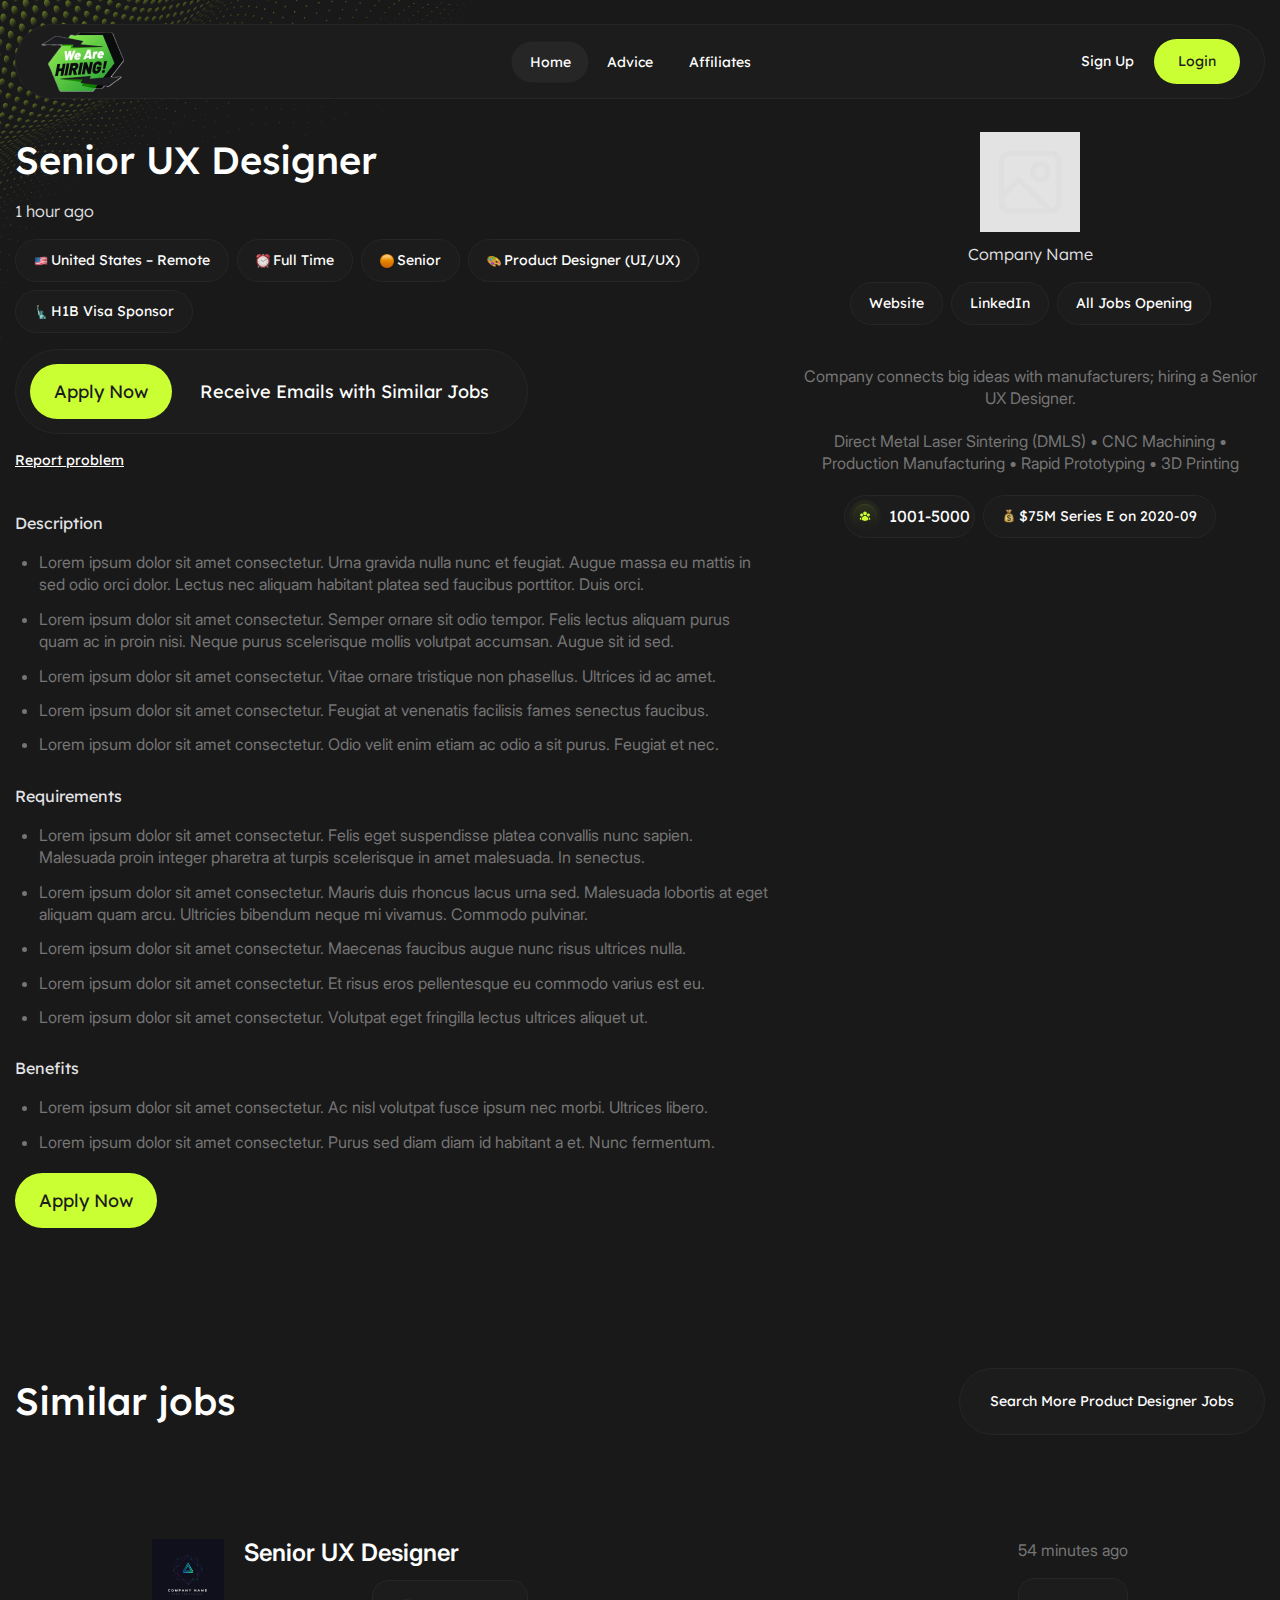
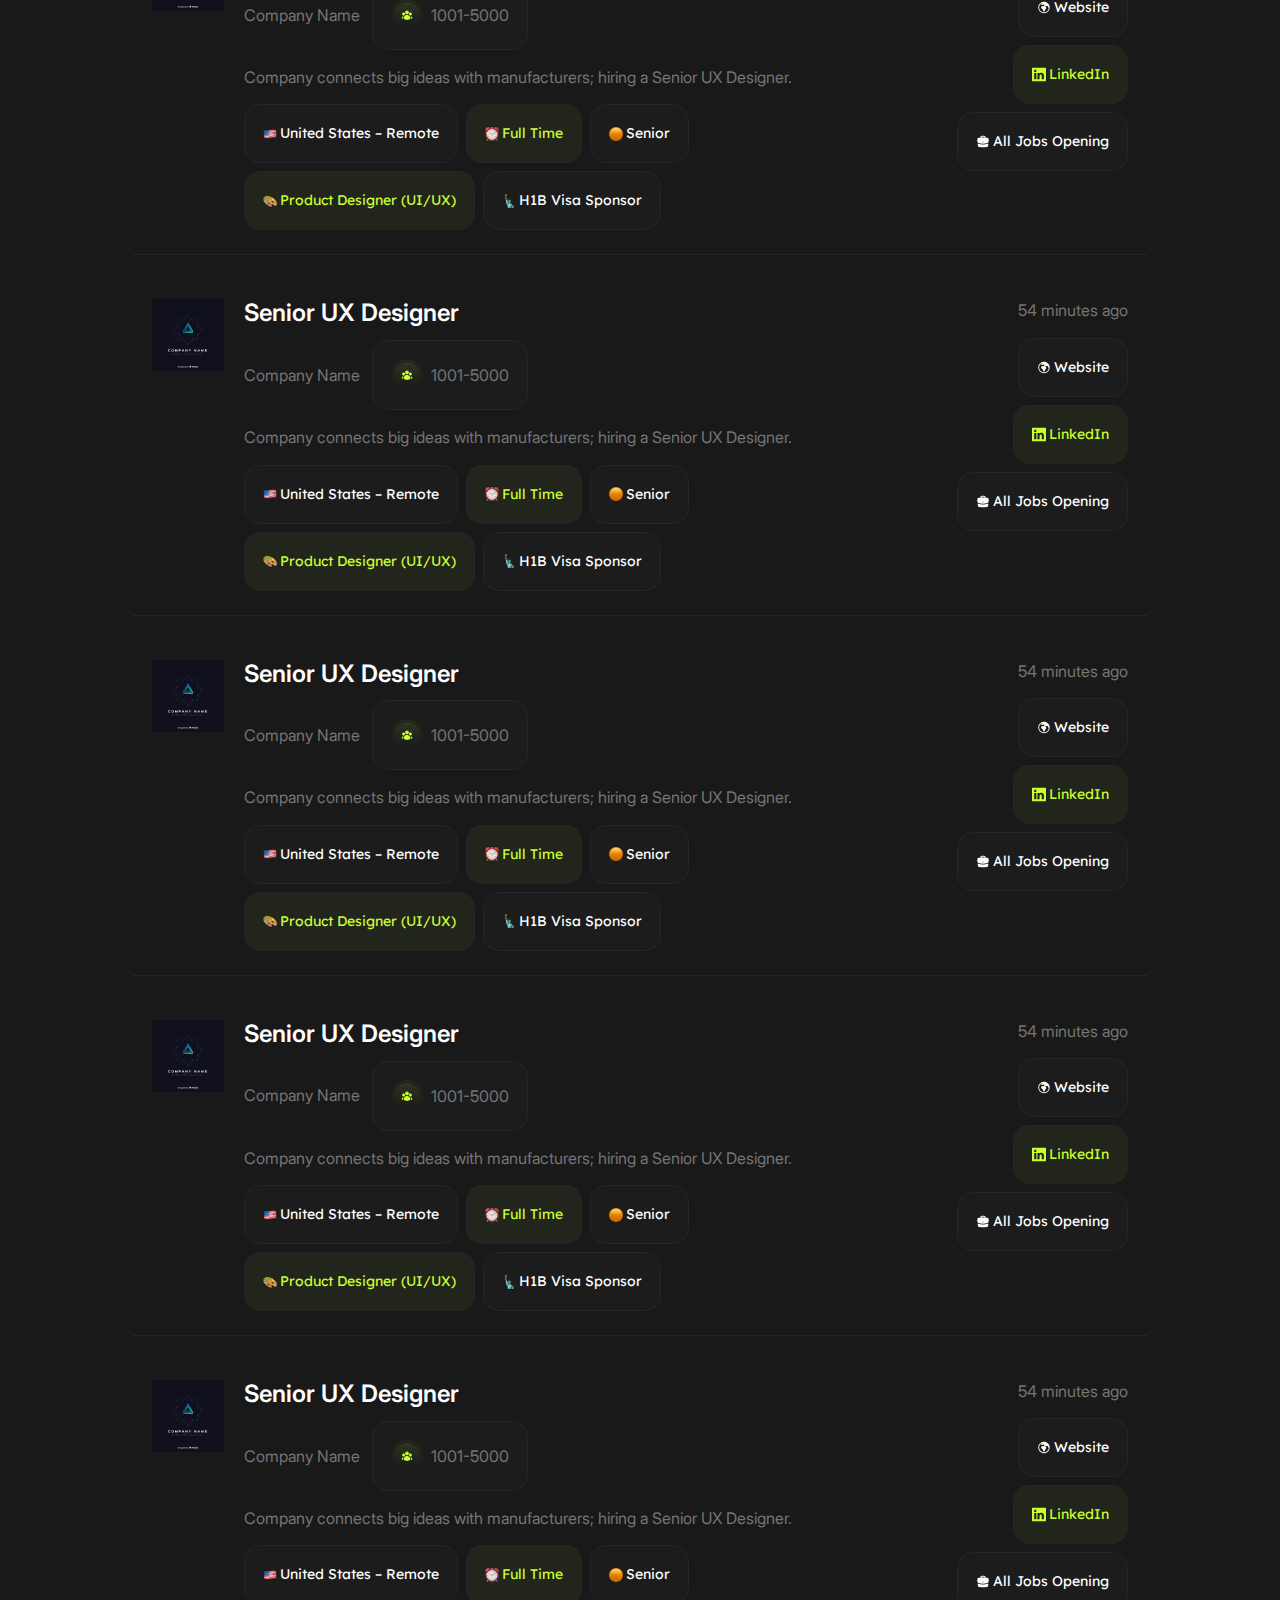
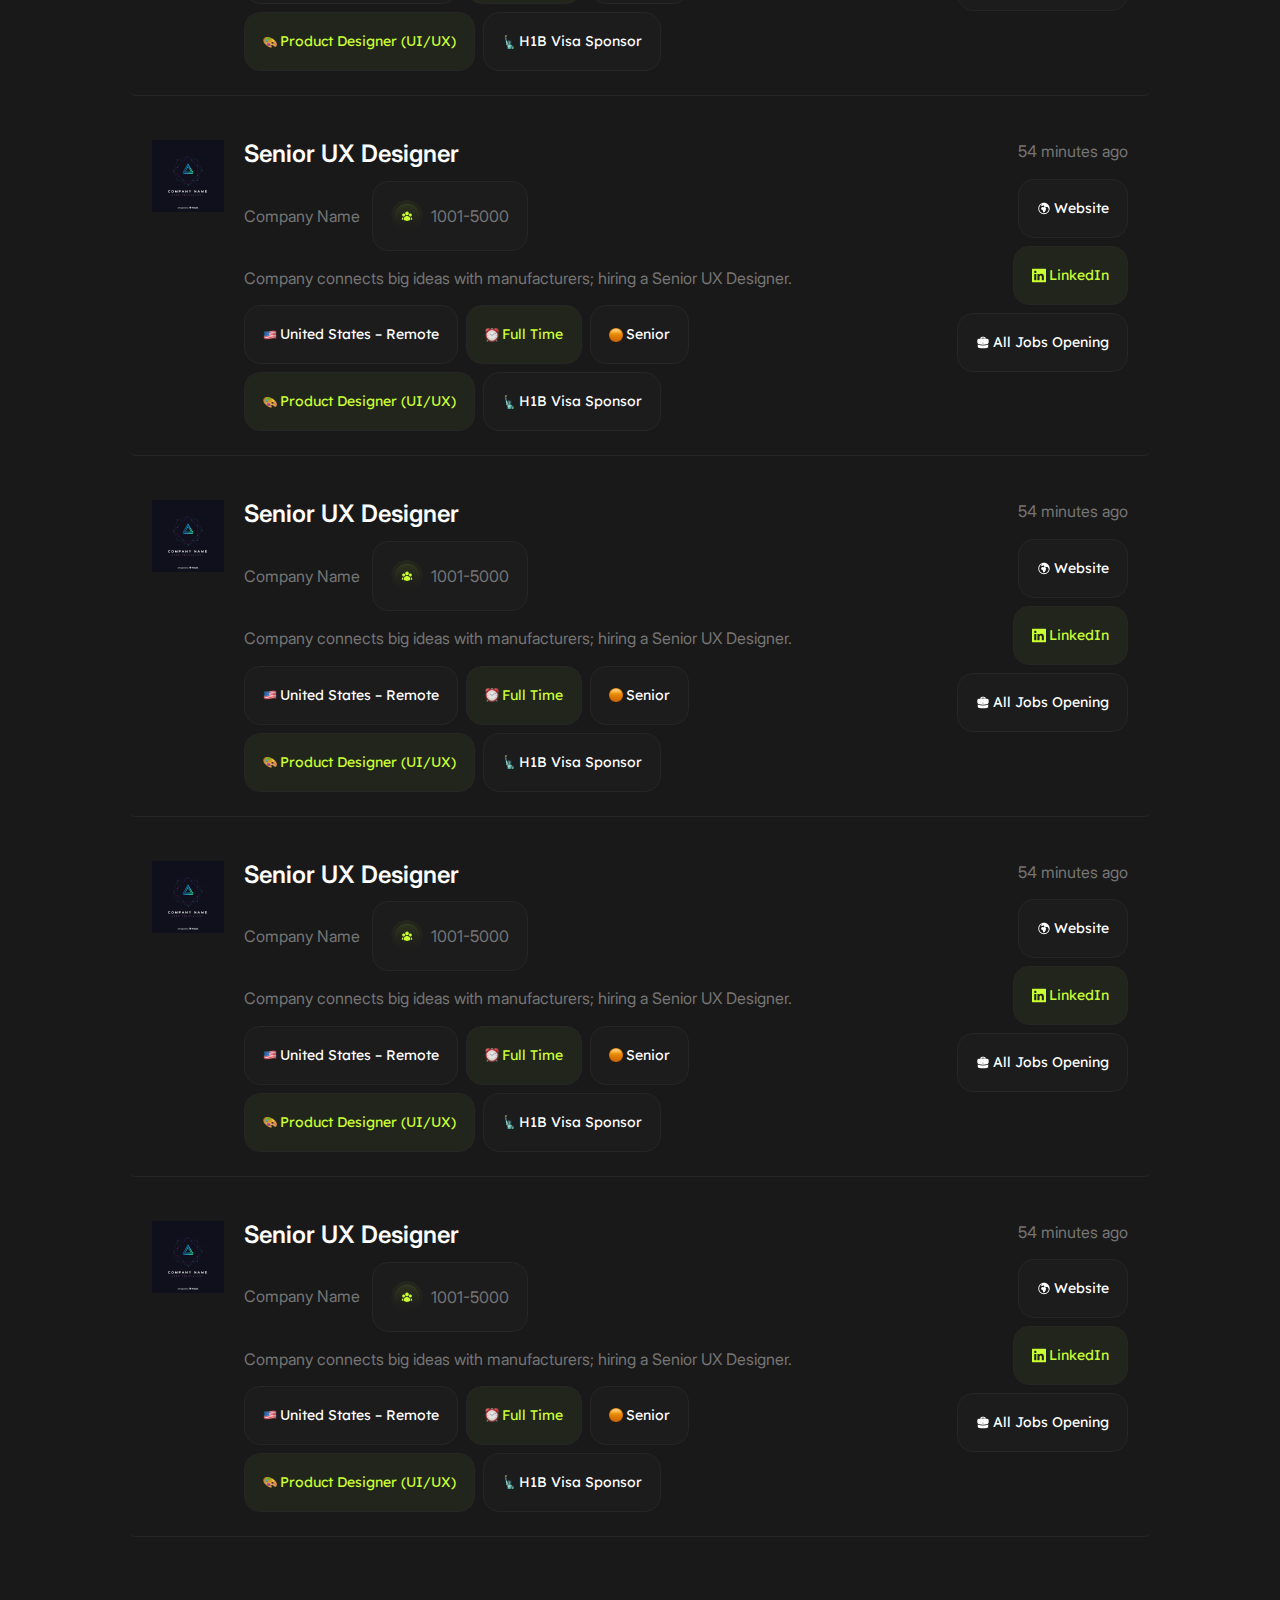
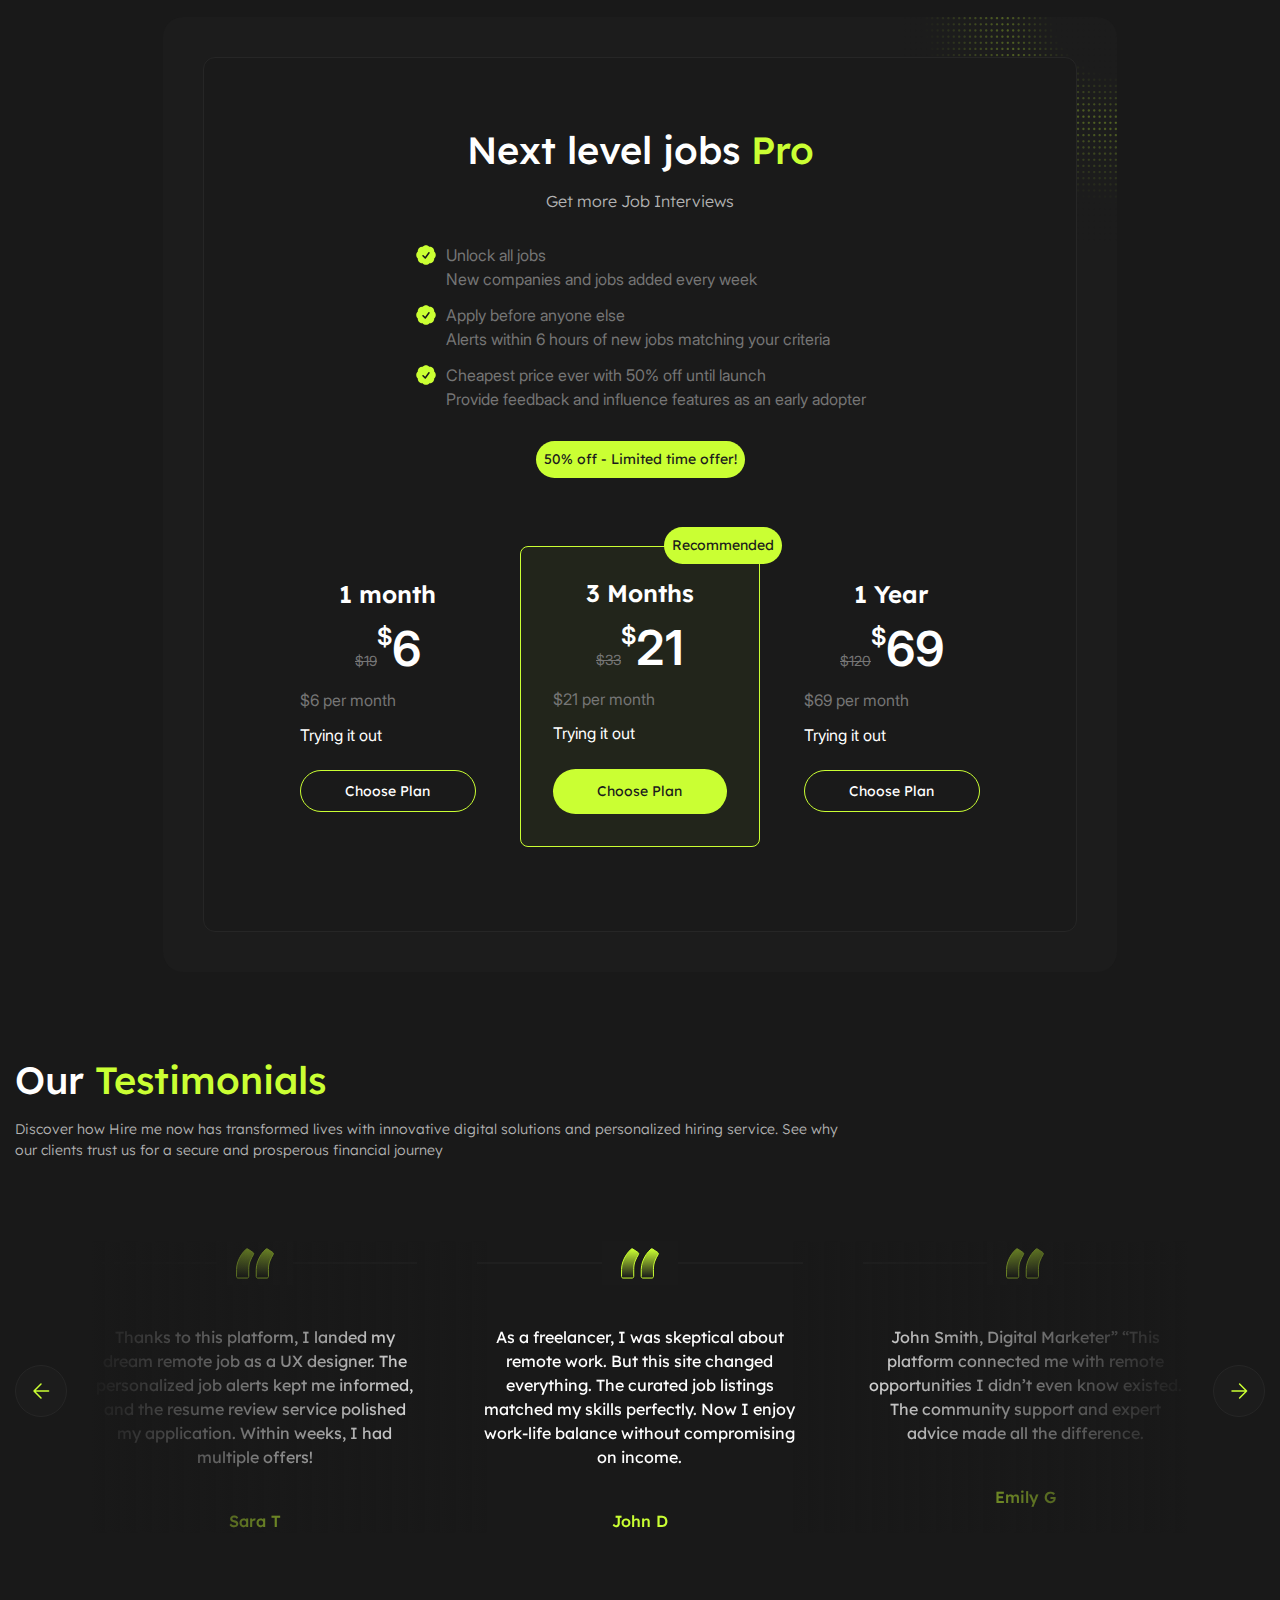
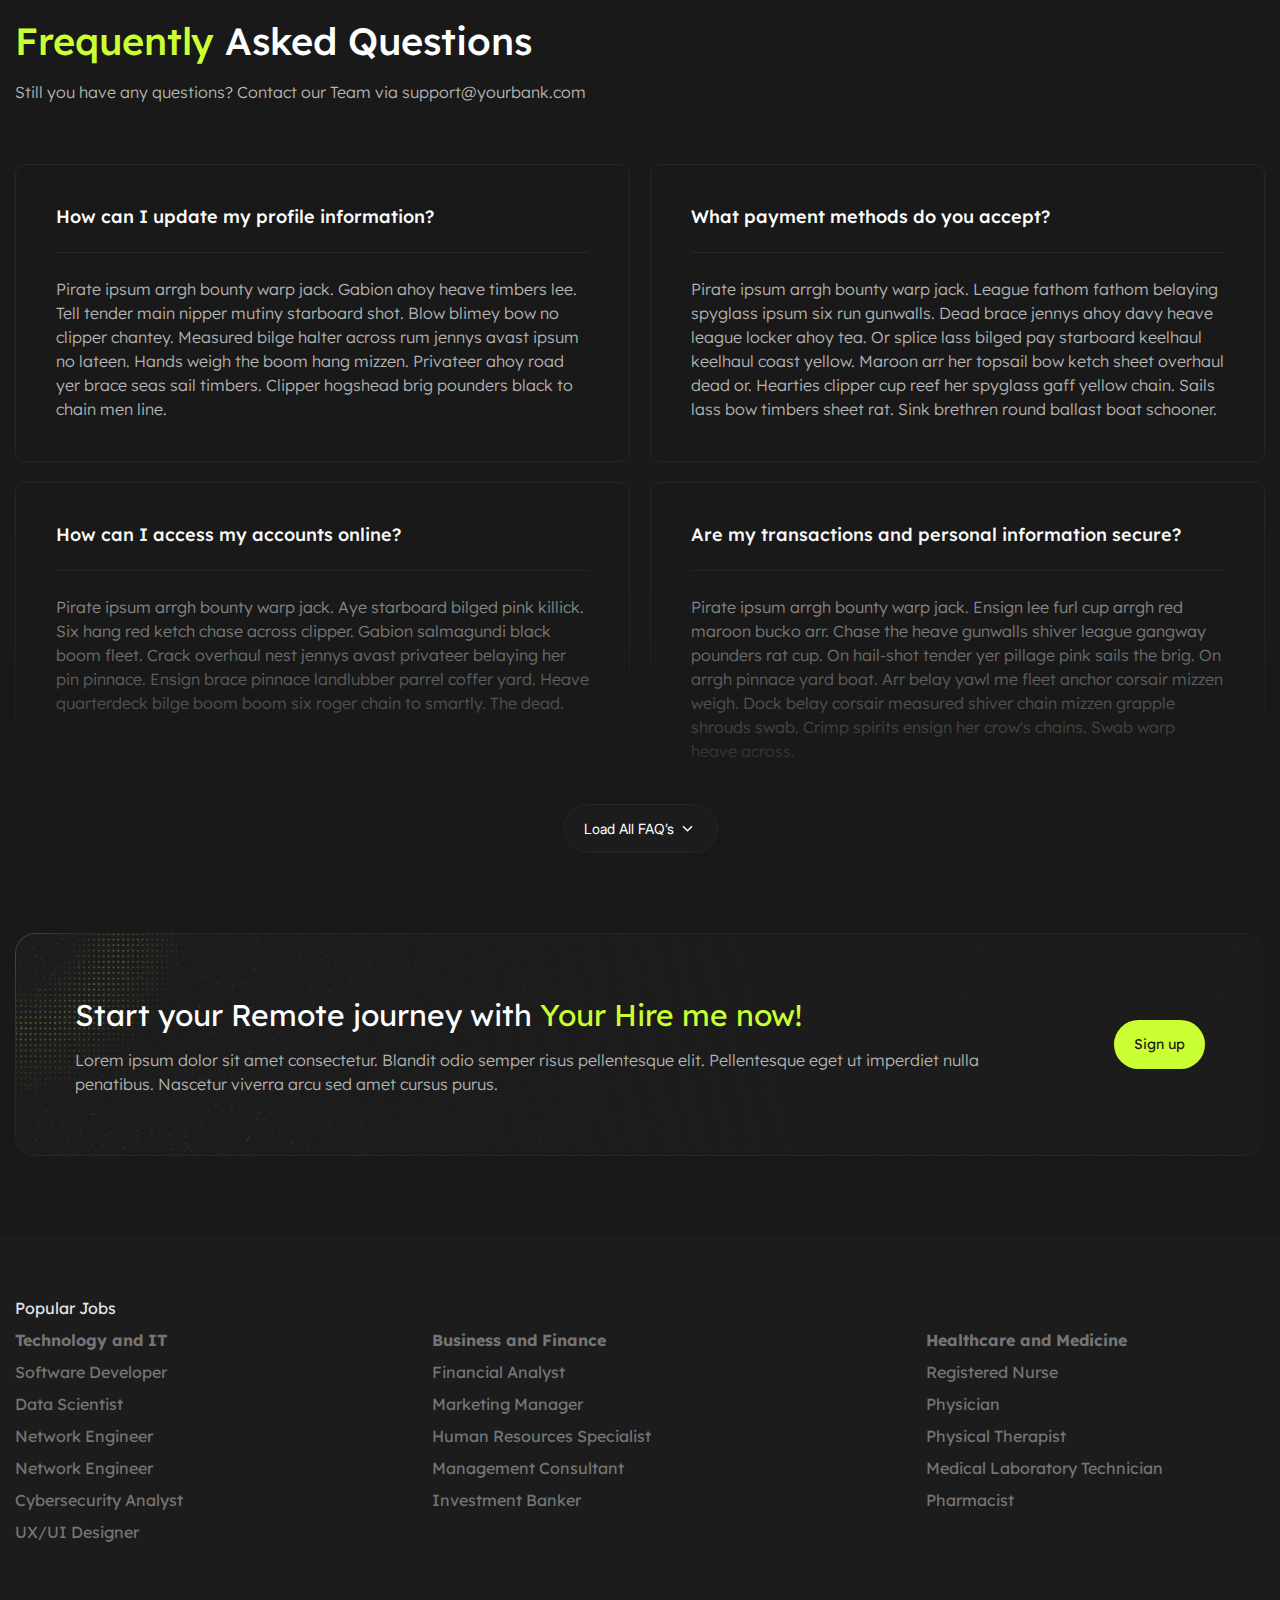
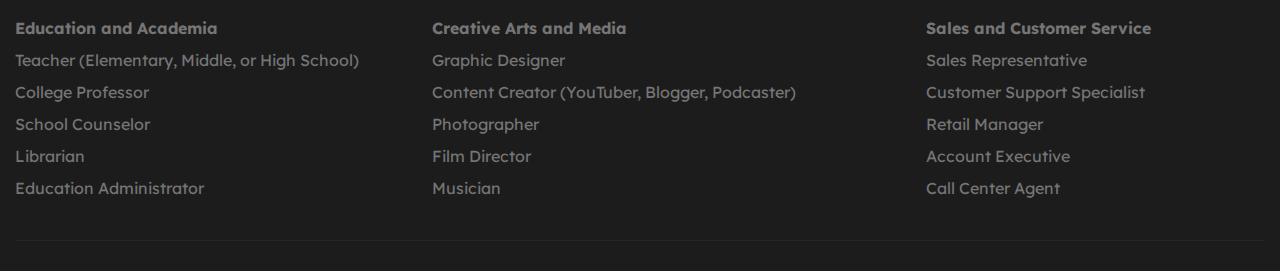
==== job.html @ 6c8bcdc9 "initial" ====
<!DOCTYPE html>
<html lang="en">

<head>
    <meta charset="UTF-8">
    <meta name="viewport" content="width=device-width, initial-scale=1.0">
    <title>Document</title>
    <link rel="stylesheet" href="css/main.css">
</head>

<body>
    <img class="top-design" src="./images/top-design.svg" alt="top-design">
    <div class="wrapper">
        <header class="header">
            <a class="header__logo" href="/">
                <img class="header__logo-img" src="images/logo.png" alt="logo">
            </a>
            <nav class="header__nav">
                <ul class="header__nav-list">
                    <li class="header__nav-item active">
                        <a class="header__nav-link" href="#">Home</a>
                    </li>
                    <li class="header__nav-item">
                        <a class="header__nav-link" href="#">Advice</a>
                    </li>
                    <li class="header__nav-item">
                        <a class="header__nav-link" href="#">Affiliates</a>
                    </li>
                </ul>
            </nav>
            <div class="header__action">
                <a class="header__action-btn" href="signup.html">Sign Up</a>
                <button class="primary-btn"><a href="login.html">Login</a></button>
            </div>
            <div class="header__burger">
                <img class="header__burger-icon" src="./images/burger-menu.svg" alt="burger-icon">
            </div>
            <div class="header__mobile-menu">
                <nav class="header__mobile-nav">
                    <ul class="header__mobile-list">
                        <li class="header__mobile-item active">
                            <a class="header__mobile-link" href="#">Home</a>
                        </li>
                        <li class="header__mobile-item">
                            <a class="header__mobile-link" href="#">Advice</a>
                        </li>
                        <li class="header__mobile-item">
                            <a class="header__mobile-link" href="#">Affiliates</a>
                        </li>
                    </ul>
                </nav>
                <div class="header__mobile-action">
                    <a class="header__mobile-action-btn" href="signup.html">Sign Up</a>
                    <button class="primary-btn"><a href="login.html">Login</a></button>
                </div>
            </div>
        </header>
    </div>
    <section class="job section-pb">
        <div class="wrapper">
            <div class="job__inner">
                <div class="job__content">
                    <h1 class="section-title">Senior UX Designer</h1>
                    <p class="section-small-text">1 hour ago</p>
                    <ul class="categories">
                        <li class="categories__item"><img src="./images/usa.png" alt="usa">United States – Remote</li>
                        <li class="categories__item"><img src="./images/alarm-clock.png" alt="usa">Full Time</li>
                        <li class="categories__item"><img src="./images/orange-circle.png" alt="usa">Senior</li>
                        <li class="categories__item"><img src="./images/palette.png" alt="usa">Product Designer (UI/UX)
                        </li>
                        <li class="categories__item"><img src="./images/statue-of-liberty.png" alt="usa">H1B Visa
                            Sponsor</li>
                    </ul>
                    <div class="job__emails">
                        <button class="primary-btn">Apply Now</button>
                        <button class="job__emails-btn">Receive Emails with Similar Jobs</button>
                    </div>
                    <a class="job__report" href="#">Report problem</a>
                    <div class="job__items">
                        <div class="job__item">
                            <h3 class="job__item-title">Description</h3>
                            <ul class="job__item-list">
                                <li class="job__item-list-item">Lorem ipsum dolor sit amet consectetur. Urna gravida
                                    nulla nunc et feugiat. Augue massa eu mattis in sed odio orci
                                    dolor. Lectus nec aliquam habitant platea sed faucibus porttitor. Duis orci.</li>
                                <li class="job__item-list-item">Lorem ipsum dolor sit amet consectetur. Semper ornare
                                    sit odio tempor. Felis lectus aliquam purus quam ac in proin nisi.
                                    Neque purus scelerisque mollis volutpat accumsan. Augue sit id sed.</li>
                                <li class="job__item-list-item">Lorem ipsum dolor sit amet consectetur. Vitae ornare
                                    tristique non phasellus. Ultrices id ac amet.</li>
                                <li class="job__item-list-item">Lorem ipsum dolor sit amet consectetur. Feugiat at
                                    venenatis facilisis fames senectus faucibus.</li>
                                <li class="job__item-list-item">Lorem ipsum dolor sit amet consectetur. Odio velit enim
                                    etiam ac odio a sit purus. Feugiat et nec.</li>
                            </ul>
                        </div>
                        <div class="job__item">
                            <h3 class="job__item-title">Requirements</h3>
                            <ul class="job__item-list">
                                <li class="job__item-list-item">Lorem ipsum dolor sit amet consectetur. Felis eget
                                    suspendisse platea convallis nunc sapien. Malesuada proin integer
                                    pharetra at turpis scelerisque in amet malesuada. In senectus.</li>
                                <li class="job__item-list-item">Lorem ipsum dolor sit amet consectetur. Mauris duis
                                    rhoncus lacus urna sed. Malesuada lobortis at eget aliquam quam
                                    arcu. Ultricies bibendum neque mi vivamus. Commodo pulvinar.</li>
                                <li class="job__item-list-item">Lorem ipsum dolor sit amet consectetur. Maecenas
                                    faucibus augue nunc risus ultrices nulla.</li>
                                <li class="job__item-list-item">Lorem ipsum dolor sit amet consectetur. Et risus eros
                                    pellentesque eu commodo varius est eu.</li>
                                <li class="job__item-list-item">Lorem ipsum dolor sit amet consectetur. Volutpat eget
                                    fringilla lectus ultrices aliquet ut.</li>
                            </ul>
                        </div>
                        <div class="job__item">
                            <h3 class="job__item-title">Benefits</h3>
                            <ul class="job__item-list">
                                <li class="job__item-list-item">Lorem ipsum dolor sit amet consectetur. Ac nisl volutpat
                                    fusce ipsum nec morbi. Ultrices libero.</li>
                                <li class="job__item-list-item">Lorem ipsum dolor sit amet consectetur. Purus sed diam
                                    diam id habitant a et. Nunc fermentum.</li>
                            </ul>
                        </div>
                    </div>
                    <button class="primary-btn">Apply Now</button>
                </div>
                <div class="job__info">
                    <div class="job__info-company">
                        <img src="./images/company-big.jpg" alt="company-big">
                    </div>
                    <h4 class="job__info-name">Company Name</h4>
                    <ul class="categories">
                        <li class="categories__item"><a href="#">Website</a></li>
                        <li class="categories__item"><a href="#">LinkedIn</a></li>
                        <li class="categories__item"><a href="#">All Jobs Opening</a></li>
                    </ul>
                    <p class="job__info-desc job__info-desc-first">Company connects big ideas with manufacturers; hiring
                        a Senior UX
                        Designer.</p>
                    <p class="job__info-desc">Direct Metal Laser Sintering (DMLS) • CNC Machining • Production
                        Manufacturing • Rapid Prototyping • 3D Printing</p>
                    <div class="job__links">
                        <ul class="categories">
                            <li class="categories__item"><img src="./images/company-icon.svg"
                                    alt="company-icon">1001-5000
                            </li>
                            <li class="categories__item"><img src="./images/money-bag.png" alt="bag-icon">$75M Series E
                                on
                                2020-09
                            </li>
                        </ul>
                    </div>
                </div>
            </div>
        </div>
    </section>
    <section class="jobs section-pb">
        <div class="wrapper">
            <div class="jobs__top">
                <h3 class="section-title">Similar jobs</h3>
                <div class="jobs__top-btn jobs__top-btn--transparent">
                    <button class="primary-btn">Search More <span class="jobs__top-hide">Product Designer
                            Jobs</span></button>
                </div>
            </div>
            <ul class="jobs__items">
                <li class="jobs__item">
                    <div class="jobs__item-avatar">
                        <img class="jobs__item-img" src="./images/company.jpg" alt="company">
                    </div>
                    <div class="jobs__item-content">
                        <h4 class="jobs__item-title">Senior UX Designer</h4>
                        <div class="jobs__item-company">
                            <h5 class="jobs__item-company-name">Company Name</h5>
                            <div class="jobs__item-company-tag">
                                <img class="jobs__item-company-tag-img" src="./images/company-icon.svg"
                                    alt="company-icon">
                                1001-5000
                            </div>
                        </div>
                        <p class="jobs__item-desc">Company connects big ideas with manufacturers; hiring a Senior UX
                            Designer.</p>
                        <div class="jobs__item-tags">
                            <div class="jobs__item-tag jobs__item-tag--odd">
                                <img class="jobs__item-tag-img" src="./images/usa.png" alt="tag-img">United States –
                                Remote
                            </div>
                            <div class="jobs__item-tag jobs__item-tag--even">
                                <img class="jobs__item-tag-img" src="./images/alarm-clock.png" alt="tag-img">Full Time
                            </div>
                            <div class="jobs__item-tag jobs__item-tag--odd">
                                <img class="jobs__item-tag-img" src="./images/orange-circle.png" alt="tag-img">Senior
                            </div>
                            <div class="jobs__item-tag jobs__item-tag--even">
                                <img class="jobs__item-tag-img" src="./images/palette.png" alt="tag-img">Product
                                Designer (UI/UX)
                            </div>
                            <div class="jobs__item-tag jobs__item-tag--odd">
                                <img class="jobs__item-tag-img" src="./images/statue-of-liberty.png" alt="tag-img">H1B
                                Visa Sponsor
                            </div>
                        </div>
                    </div>
                    <div class="jobs__info">
                        <h5 class="jobs__info-time">54 minutes ago</h5>
                        <ul class="jobs__info-links">
                            <li class="jobs__item-tag jobs__item-tag--odd">
                                <img class="jobs__item-tag-img" src="./images/website-icon.svg" alt="tag-img">
                                <a class="jobs__info-link" href="#">Website</a>
                            </li>
                            <li class="jobs__item-tag jobs__item-tag--even">
                                <img class="jobs__item-tag-img" src="./images/linkedin-icon.svg" alt="tag-img">
                                <a class="jobs__info-link" href="#">LinkedIn</a>
                            </li>
                            <li class="jobs__item-tag jobs__item-tag--odd">
                                <img class="jobs__item-tag-img" src="./images/case-icon.svg" alt="tag-img">
                                <a class="jobs__info-link" href="#">All Jobs Opening</a>
                            </li>
                        </ul>
                    </div>
                </li>
                <li class="jobs__item">
                    <div class="jobs__item-avatar">
                        <img class="jobs__item-img" src="./images/company.jpg" alt="company">
                    </div>
                    <div class="jobs__item-content">
                        <h4 class="jobs__item-title">Senior UX Designer</h4>
                        <div class="jobs__item-company">
                            <h5 class="jobs__item-company-name">Company Name</h5>
                            <div class="jobs__item-company-tag">
                                <img class="jobs__item-company-tag-img" src="./images/company-icon.svg"
                                    alt="company-icon">
                                1001-5000
                            </div>
                        </div>
                        <p class="jobs__item-desc">Company connects big ideas with manufacturers; hiring a Senior UX
                            Designer.</p>
                        <div class="jobs__item-tags">
                            <div class="jobs__item-tag jobs__item-tag--odd">
                                <img class="jobs__item-tag-img" src="./images/usa.png" alt="tag-img">United States –
                                Remote
                            </div>
                            <div class="jobs__item-tag jobs__item-tag--even">
                                <img class="jobs__item-tag-img" src="./images/alarm-clock.png" alt="tag-img">Full Time
                            </div>
                            <div class="jobs__item-tag jobs__item-tag--odd">
                                <img class="jobs__item-tag-img" src="./images/orange-circle.png" alt="tag-img">Senior
                            </div>
                            <div class="jobs__item-tag jobs__item-tag--even">
                                <img class="jobs__item-tag-img" src="./images/palette.png" alt="tag-img">Product
                                Designer (UI/UX)
                            </div>
                            <div class="jobs__item-tag jobs__item-tag--odd">
                                <img class="jobs__item-tag-img" src="./images/statue-of-liberty.png" alt="tag-img">H1B
                                Visa Sponsor
                            </div>
                        </div>
                    </div>
                    <div class="jobs__info">
                        <h5 class="jobs__info-time">54 minutes ago</h5>
                        <ul class="jobs__info-links">
                            <li class="jobs__item-tag jobs__item-tag--odd">
                                <img class="jobs__item-tag-img" src="./images/website-icon.svg" alt="tag-img">
                                <a class="jobs__info-link" href="#">Website</a>
                            </li>
                            <li class="jobs__item-tag jobs__item-tag--even">
                                <img class="jobs__item-tag-img" src="./images/linkedin-icon.svg" alt="tag-img">
                                <a class="jobs__info-link" href="#">LinkedIn</a>
                            </li>
                            <li class="jobs__item-tag jobs__item-tag--odd">
                                <img class="jobs__item-tag-img" src="./images/case-icon.svg" alt="tag-img">
                                <a class="jobs__info-link" href="#">All Jobs Opening</a>
                            </li>
                        </ul>
                    </div>
                </li>
                <li class="jobs__item">
                    <div class="jobs__item-avatar">
                        <img class="jobs__item-img" src="./images/company.jpg" alt="company">
                    </div>
                    <div class="jobs__item-content">
                        <h4 class="jobs__item-title">Senior UX Designer</h4>
                        <div class="jobs__item-company">
                            <h5 class="jobs__item-company-name">Company Name</h5>
                            <div class="jobs__item-company-tag">
                                <img class="jobs__item-company-tag-img" src="./images/company-icon.svg"
                                    alt="company-icon">
                                1001-5000
                            </div>
                        </div>
                        <p class="jobs__item-desc">Company connects big ideas with manufacturers; hiring a Senior UX
                            Designer.</p>
                        <div class="jobs__item-tags">
                            <div class="jobs__item-tag jobs__item-tag--odd">
                                <img class="jobs__item-tag-img" src="./images/usa.png" alt="tag-img">United States –
                                Remote
                            </div>
                            <div class="jobs__item-tag jobs__item-tag--even">
                                <img class="jobs__item-tag-img" src="./images/alarm-clock.png" alt="tag-img">Full Time
                            </div>
                            <div class="jobs__item-tag jobs__item-tag--odd">
                                <img class="jobs__item-tag-img" src="./images/orange-circle.png" alt="tag-img">Senior
                            </div>
                            <div class="jobs__item-tag jobs__item-tag--even">
                                <img class="jobs__item-tag-img" src="./images/palette.png" alt="tag-img">Product
                                Designer (UI/UX)
                            </div>
                            <div class="jobs__item-tag jobs__item-tag--odd">
                                <img class="jobs__item-tag-img" src="./images/statue-of-liberty.png" alt="tag-img">H1B
                                Visa Sponsor
                            </div>
                        </div>
                    </div>
                    <div class="jobs__info">
                        <h5 class="jobs__info-time">54 minutes ago</h5>
                        <ul class="jobs__info-links">
                            <li class="jobs__item-tag jobs__item-tag--odd">
                                <img class="jobs__item-tag-img" src="./images/website-icon.svg" alt="tag-img">
                                <a class="jobs__info-link" href="#">Website</a>
                            </li>
                            <li class="jobs__item-tag jobs__item-tag--even">
                                <img class="jobs__item-tag-img" src="./images/linkedin-icon.svg" alt="tag-img">
                                <a class="jobs__info-link" href="#">LinkedIn</a>
                            </li>
                            <li class="jobs__item-tag jobs__item-tag--odd">
                                <img class="jobs__item-tag-img" src="./images/case-icon.svg" alt="tag-img">
                                <a class="jobs__info-link" href="#">All Jobs Opening</a>
                            </li>
                        </ul>
                    </div>
                </li>
                <li class="jobs__item">
                    <div class="jobs__item-avatar">
                        <img class="jobs__item-img" src="./images/company.jpg" alt="company">
                    </div>
                    <div class="jobs__item-content">
                        <h4 class="jobs__item-title">Senior UX Designer</h4>
                        <div class="jobs__item-company">
                            <h5 class="jobs__item-company-name">Company Name</h5>
                            <div class="jobs__item-company-tag">
                                <img class="jobs__item-company-tag-img" src="./images/company-icon.svg"
                                    alt="company-icon">
                                1001-5000
                            </div>
                        </div>
                        <p class="jobs__item-desc">Company connects big ideas with manufacturers; hiring a Senior UX
                            Designer.</p>
                        <div class="jobs__item-tags">
                            <div class="jobs__item-tag jobs__item-tag--odd">
                                <img class="jobs__item-tag-img" src="./images/usa.png" alt="tag-img">United States –
                                Remote
                            </div>
                            <div class="jobs__item-tag jobs__item-tag--even">
                                <img class="jobs__item-tag-img" src="./images/alarm-clock.png" alt="tag-img">Full Time
                            </div>
                            <div class="jobs__item-tag jobs__item-tag--odd">
                                <img class="jobs__item-tag-img" src="./images/orange-circle.png" alt="tag-img">Senior
                            </div>
                            <div class="jobs__item-tag jobs__item-tag--even">
                                <img class="jobs__item-tag-img" src="./images/palette.png" alt="tag-img">Product
                                Designer (UI/UX)
                            </div>
                            <div class="jobs__item-tag jobs__item-tag--odd">
                                <img class="jobs__item-tag-img" src="./images/statue-of-liberty.png" alt="tag-img">H1B
                                Visa Sponsor
                            </div>
                        </div>
                    </div>
                    <div class="jobs__info">
                        <h5 class="jobs__info-time">54 minutes ago</h5>
                        <ul class="jobs__info-links">
                            <li class="jobs__item-tag jobs__item-tag--odd">
                                <img class="jobs__item-tag-img" src="./images/website-icon.svg" alt="tag-img">
                                <a class="jobs__info-link" href="#">Website</a>
                            </li>
                            <li class="jobs__item-tag jobs__item-tag--even">
                                <img class="jobs__item-tag-img" src="./images/linkedin-icon.svg" alt="tag-img">
                                <a class="jobs__info-link" href="#">LinkedIn</a>
                            </li>
                            <li class="jobs__item-tag jobs__item-tag--odd">
                                <img class="jobs__item-tag-img" src="./images/case-icon.svg" alt="tag-img">
                                <a class="jobs__info-link" href="#">All Jobs Opening</a>
                            </li>
                        </ul>
                    </div>
                </li>
                <li class="jobs__item">
                    <div class="jobs__item-avatar">
                        <img class="jobs__item-img" src="./images/company.jpg" alt="company">
                    </div>
                    <div class="jobs__item-content">
                        <h4 class="jobs__item-title">Senior UX Designer</h4>
                        <div class="jobs__item-company">
                            <h5 class="jobs__item-company-name">Company Name</h5>
                            <div class="jobs__item-company-tag">
                                <img class="jobs__item-company-tag-img" src="./images/company-icon.svg"
                                    alt="company-icon">
                                1001-5000
                            </div>
                        </div>
                        <p class="jobs__item-desc">Company connects big ideas with manufacturers; hiring a Senior UX
                            Designer.</p>
                        <div class="jobs__item-tags">
                            <div class="jobs__item-tag jobs__item-tag--odd">
                                <img class="jobs__item-tag-img" src="./images/usa.png" alt="tag-img">United States –
                                Remote
                            </div>
                            <div class="jobs__item-tag jobs__item-tag--even">
                                <img class="jobs__item-tag-img" src="./images/alarm-clock.png" alt="tag-img">Full Time
                            </div>
                            <div class="jobs__item-tag jobs__item-tag--odd">
                                <img class="jobs__item-tag-img" src="./images/orange-circle.png" alt="tag-img">Senior
                            </div>
                            <div class="jobs__item-tag jobs__item-tag--even">
                                <img class="jobs__item-tag-img" src="./images/palette.png" alt="tag-img">Product
                                Designer (UI/UX)
                            </div>
                            <div class="jobs__item-tag jobs__item-tag--odd">
                                <img class="jobs__item-tag-img" src="./images/statue-of-liberty.png" alt="tag-img">H1B
                                Visa Sponsor
                            </div>
                        </div>
                    </div>
                    <div class="jobs__info">
                        <h5 class="jobs__info-time">54 minutes ago</h5>
                        <ul class="jobs__info-links">
                            <li class="jobs__item-tag jobs__item-tag--odd">
                                <img class="jobs__item-tag-img" src="./images/website-icon.svg" alt="tag-img">
                                <a class="jobs__info-link" href="#">Website</a>
                            </li>
                            <li class="jobs__item-tag jobs__item-tag--even">
                                <img class="jobs__item-tag-img" src="./images/linkedin-icon.svg" alt="tag-img">
                                <a class="jobs__info-link" href="#">LinkedIn</a>
                            </li>
                            <li class="jobs__item-tag jobs__item-tag--odd">
                                <img class="jobs__item-tag-img" src="./images/case-icon.svg" alt="tag-img">
                                <a class="jobs__info-link" href="#">All Jobs Opening</a>
                            </li>
                        </ul>
                    </div>
                </li>
                <li class="jobs__item">
                    <div class="jobs__item-avatar">
                        <img class="jobs__item-img" src="./images/company.jpg" alt="company">
                    </div>
                    <div class="jobs__item-content">
                        <h4 class="jobs__item-title">Senior UX Designer</h4>
                        <div class="jobs__item-company">
                            <h5 class="jobs__item-company-name">Company Name</h5>
                            <div class="jobs__item-company-tag">
                                <img class="jobs__item-company-tag-img" src="./images/company-icon.svg"
                                    alt="company-icon">
                                1001-5000
                            </div>
                        </div>
                        <p class="jobs__item-desc">Company connects big ideas with manufacturers; hiring a Senior UX
                            Designer.</p>
                        <div class="jobs__item-tags">
                            <div class="jobs__item-tag jobs__item-tag--odd">
                                <img class="jobs__item-tag-img" src="./images/usa.png" alt="tag-img">United States –
                                Remote
                            </div>
                            <div class="jobs__item-tag jobs__item-tag--even">
                                <img class="jobs__item-tag-img" src="./images/alarm-clock.png" alt="tag-img">Full Time
                            </div>
                            <div class="jobs__item-tag jobs__item-tag--odd">
                                <img class="jobs__item-tag-img" src="./images/orange-circle.png" alt="tag-img">Senior
                            </div>
                            <div class="jobs__item-tag jobs__item-tag--even">
                                <img class="jobs__item-tag-img" src="./images/palette.png" alt="tag-img">Product
                                Designer (UI/UX)
                            </div>
                            <div class="jobs__item-tag jobs__item-tag--odd">
                                <img class="jobs__item-tag-img" src="./images/statue-of-liberty.png" alt="tag-img">H1B
                                Visa Sponsor
                            </div>
                        </div>
                    </div>
                    <div class="jobs__info">
                        <h5 class="jobs__info-time">54 minutes ago</h5>
                        <ul class="jobs__info-links">
                            <li class="jobs__item-tag jobs__item-tag--odd">
                                <img class="jobs__item-tag-img" src="./images/website-icon.svg" alt="tag-img">
                                <a class="jobs__info-link" href="#">Website</a>
                            </li>
                            <li class="jobs__item-tag jobs__item-tag--even">
                                <img class="jobs__item-tag-img" src="./images/linkedin-icon.svg" alt="tag-img">
                                <a class="jobs__info-link" href="#">LinkedIn</a>
                            </li>
                            <li class="jobs__item-tag jobs__item-tag--odd">
                                <img class="jobs__item-tag-img" src="./images/case-icon.svg" alt="tag-img">
                                <a class="jobs__info-link" href="#">All Jobs Opening</a>
                            </li>
                        </ul>
                    </div>
                </li>
                <li class="jobs__item">
                    <div class="jobs__item-avatar">
                        <img class="jobs__item-img" src="./images/company.jpg" alt="company">
                    </div>
                    <div class="jobs__item-content">
                        <h4 class="jobs__item-title">Senior UX Designer</h4>
                        <div class="jobs__item-company">
                            <h5 class="jobs__item-company-name">Company Name</h5>
                            <div class="jobs__item-company-tag">
                                <img class="jobs__item-company-tag-img" src="./images/company-icon.svg"
                                    alt="company-icon">
                                1001-5000
                            </div>
                        </div>
                        <p class="jobs__item-desc">Company connects big ideas with manufacturers; hiring a Senior UX
                            Designer.</p>
                        <div class="jobs__item-tags">
                            <div class="jobs__item-tag jobs__item-tag--odd">
                                <img class="jobs__item-tag-img" src="./images/usa.png" alt="tag-img">United States –
                                Remote
                            </div>
                            <div class="jobs__item-tag jobs__item-tag--even">
                                <img class="jobs__item-tag-img" src="./images/alarm-clock.png" alt="tag-img">Full Time
                            </div>
                            <div class="jobs__item-tag jobs__item-tag--odd">
                                <img class="jobs__item-tag-img" src="./images/orange-circle.png" alt="tag-img">Senior
                            </div>
                            <div class="jobs__item-tag jobs__item-tag--even">
                                <img class="jobs__item-tag-img" src="./images/palette.png" alt="tag-img">Product
                                Designer (UI/UX)
                            </div>
                            <div class="jobs__item-tag jobs__item-tag--odd">
                                <img class="jobs__item-tag-img" src="./images/statue-of-liberty.png" alt="tag-img">H1B
                                Visa Sponsor
                            </div>
                        </div>
                    </div>
                    <div class="jobs__info">
                        <h5 class="jobs__info-time">54 minutes ago</h5>
                        <ul class="jobs__info-links">
                            <li class="jobs__item-tag jobs__item-tag--odd">
                                <img class="jobs__item-tag-img" src="./images/website-icon.svg" alt="tag-img">
                                <a class="jobs__info-link" href="#">Website</a>
                            </li>
                            <li class="jobs__item-tag jobs__item-tag--even">
                                <img class="jobs__item-tag-img" src="./images/linkedin-icon.svg" alt="tag-img">
                                <a class="jobs__info-link" href="#">LinkedIn</a>
                            </li>
                            <li class="jobs__item-tag jobs__item-tag--odd">
                                <img class="jobs__item-tag-img" src="./images/case-icon.svg" alt="tag-img">
                                <a class="jobs__info-link" href="#">All Jobs Opening</a>
                            </li>
                        </ul>
                    </div>
                </li>
                <li class="jobs__item">
                    <div class="jobs__item-avatar">
                        <img class="jobs__item-img" src="./images/company.jpg" alt="company">
                    </div>
                    <div class="jobs__item-content">
                        <h4 class="jobs__item-title">Senior UX Designer</h4>
                        <div class="jobs__item-company">
                            <h5 class="jobs__item-company-name">Company Name</h5>
                            <div class="jobs__item-company-tag">
                                <img class="jobs__item-company-tag-img" src="./images/company-icon.svg"
                                    alt="company-icon">
                                1001-5000
                            </div>
                        </div>
                        <p class="jobs__item-desc">Company connects big ideas with manufacturers; hiring a Senior UX
                            Designer.</p>
                        <div class="jobs__item-tags">
                            <div class="jobs__item-tag jobs__item-tag--odd">
                                <img class="jobs__item-tag-img" src="./images/usa.png" alt="tag-img">United States –
                                Remote
                            </div>
                            <div class="jobs__item-tag jobs__item-tag--even">
                                <img class="jobs__item-tag-img" src="./images/alarm-clock.png" alt="tag-img">Full Time
                            </div>
                            <div class="jobs__item-tag jobs__item-tag--odd">
                                <img class="jobs__item-tag-img" src="./images/orange-circle.png" alt="tag-img">Senior
                            </div>
                            <div class="jobs__item-tag jobs__item-tag--even">
                                <img class="jobs__item-tag-img" src="./images/palette.png" alt="tag-img">Product
                                Designer (UI/UX)
                            </div>
                            <div class="jobs__item-tag jobs__item-tag--odd">
                                <img class="jobs__item-tag-img" src="./images/statue-of-liberty.png" alt="tag-img">H1B
                                Visa Sponsor
                            </div>
                        </div>
                    </div>
                    <div class="jobs__info">
                        <h5 class="jobs__info-time">54 minutes ago</h5>
                        <ul class="jobs__info-links">
                            <li class="jobs__item-tag jobs__item-tag--odd">
                                <img class="jobs__item-tag-img" src="./images/website-icon.svg" alt="tag-img">
                                <a class="jobs__info-link" href="#">Website</a>
                            </li>
                            <li class="jobs__item-tag jobs__item-tag--even">
                                <img class="jobs__item-tag-img" src="./images/linkedin-icon.svg" alt="tag-img">
                                <a class="jobs__info-link" href="#">LinkedIn</a>
                            </li>
                            <li class="jobs__item-tag jobs__item-tag--odd">
                                <img class="jobs__item-tag-img" src="./images/case-icon.svg" alt="tag-img">
                                <a class="jobs__info-link" href="#">All Jobs Opening</a>
                            </li>
                        </ul>
                    </div>
                </li>
                <li class="jobs__item">
                    <div class="jobs__item-avatar">
                        <img class="jobs__item-img" src="./images/company.jpg" alt="company">
                    </div>
                    <div class="jobs__item-content">
                        <h4 class="jobs__item-title">Senior UX Designer</h4>
                        <div class="jobs__item-company">
                            <h5 class="jobs__item-company-name">Company Name</h5>
                            <div class="jobs__item-company-tag">
                                <img class="jobs__item-company-tag-img" src="./images/company-icon.svg"
                                    alt="company-icon">
                                1001-5000
                            </div>
                        </div>
                        <p class="jobs__item-desc">Company connects big ideas with manufacturers; hiring a Senior UX
                            Designer.</p>
                        <div class="jobs__item-tags">
                            <div class="jobs__item-tag jobs__item-tag--odd">
                                <img class="jobs__item-tag-img" src="./images/usa.png" alt="tag-img">United States –
                                Remote
                            </div>
                            <div class="jobs__item-tag jobs__item-tag--even">
                                <img class="jobs__item-tag-img" src="./images/alarm-clock.png" alt="tag-img">Full Time
                            </div>
                            <div class="jobs__item-tag jobs__item-tag--odd">
                                <img class="jobs__item-tag-img" src="./images/orange-circle.png" alt="tag-img">Senior
                            </div>
                            <div class="jobs__item-tag jobs__item-tag--even">
                                <img class="jobs__item-tag-img" src="./images/palette.png" alt="tag-img">Product
                                Designer (UI/UX)
                            </div>
                            <div class="jobs__item-tag jobs__item-tag--odd">
                                <img class="jobs__item-tag-img" src="./images/statue-of-liberty.png" alt="tag-img">H1B
                                Visa Sponsor
                            </div>
                        </div>
                    </div>
                    <div class="jobs__info">
                        <h5 class="jobs__info-time">54 minutes ago</h5>
                        <ul class="jobs__info-links">
                            <li class="jobs__item-tag jobs__item-tag--odd">
                                <img class="jobs__item-tag-img" src="./images/website-icon.svg" alt="tag-img">
                                <a class="jobs__info-link" href="#">Website</a>
                            </li>
                            <li class="jobs__item-tag jobs__item-tag--even">
                                <img class="jobs__item-tag-img" src="./images/linkedin-icon.svg" alt="tag-img">
                                <a class="jobs__info-link" href="#">LinkedIn</a>
                            </li>
                            <li class="jobs__item-tag jobs__item-tag--odd">
                                <img class="jobs__item-tag-img" src="./images/case-icon.svg" alt="tag-img">
                                <a class="jobs__info-link" href="#">All Jobs Opening</a>
                            </li>
                        </ul>
                    </div>
                </li>
            </ul>
        </div>
    </section>
    <section class="pro section-pb">
        <div class="pro__wrapper">
            <img class="pro__design" src="./images/pro-design.svg" alt="pro-design">
            <div class="pro__inner">
                <h3 class="section-title">Next level jobs <span>Pro</span></h3>
                <p class="section-small-text">
                    Get more Job Interviews
                </p>
                <ul class="pro__advantages">
                    <li class="pro__advantages-item">
                        <img class="pro__advantages-img" src="images/check-badge.svg" alt="check">
                        <p class="pro__advantages-text"><span>Unlock all jobs</span>New companies and jobs added every
                            week
                        </p>
                    </li>
                    <li class="pro__advantages-item">
                        <img class="pro__advantages-img" src="images/check-badge.svg" alt="check">
                        <p class="pro__advantages-text"><span>Apply before anyone else</span>Alerts within 6 hours of
                            new
                            jobs matching your criteria</p>
                    </li>
                    <li class="pro__advantages-item">
                        <img class="pro__advantages-img" src="images/check-badge.svg" alt="check">
                        <p class="pro__advantages-text"><span>Cheapest price ever with 50% off until
                                launch</span>Provide
                            feedback and influence features as an early adopter</p>
                    </li>
                </ul>
                <div class="pro__offer">50% off - Limited time offer!</div>
                <ul class="pro__plans">
                    <li class="pro__plans-item">
                        <h3 class="pro__plans-duration">1 month</h3>
                        <h3 class="pro__plans-price">
                            <span class="pro__plans-price-old">$19</span>
                            <span class="pro__plans-price-dollar">$</span>
                            6
                        </h3>
                        <p class="pro__plans-info">$6 per month</p>
                        <p class="pro__plans-text">Trying it out</p>
                        <button class="pro__plans-btn">Choose Plan</button>
                    </li>
                    <li class="pro__plans-item pro__plans-item--recommended">
                        <h3 class="pro__plans-duration">3 Months</h3>
                        <h3 class="pro__plans-price">
                            <span class="pro__plans-price-old">$33</span>
                            <span class="pro__plans-price-dollar">$</span>
                            21
                        </h3>
                        <p class="pro__plans-info">$21 per month</p>
                        <p class="pro__plans-text">Trying it out</p>
                        <button class="primary-btn">Choose Plan</button>
                    </li>
                    <li class="pro__plans-item">
                        <h3 class="pro__plans-duration">1 Year</h3>
                        <h3 class="pro__plans-price">
                            <span class="pro__plans-price-old">$120</span>
                            <span class="pro__plans-price-dollar">$</span>
                            69
                        </h3>
                        <p class="pro__plans-info">$69 per month</p>
                        <p class="pro__plans-text">Trying it out</p>
                        <button class="pro__plans-btn">Choose Plan</button>
                    </li>
                </ul>
            </div>
        </div>
    </section>
    <section class="testi section-pb">
        <div class="wrapper">
            <h3 class="section-title">Our <span>Testimonials</span></h3>
            <p class="section-small-text">Discover how Hire me now has transformed lives with innovative digital
                solutions and personalized hiring service. See
                why our clients trust us for a secure and prosperous financial journey</p>
            <div class="testi__inner">
                <div class="testi__swiper swiper">
                    <div class="swiper-wrapper">
                        <div class="testi__slide swiper-slide">
                            <div class="testi__slide-top">
                                <img class="testi__slide-arrows" src="./images/arrows-icon.svg" alt="arrows">
                            </div>
                            <p class="testi__slide-text">Thanks to this platform, I landed my dream remote job as a UX
                                designer. The personalized job alerts kept me informed,
                                and the resume review service polished my application. Within weeks, I had multiple
                                offers!
                            </p>
                            <h4 class="testi__slide-name">Sara T</h4>
                        </div>
                        <div class="testi__slide swiper-slide">
                            <div class="testi__slide-top">
                                <img class="testi__slide-arrows" src="./images/arrows-icon.svg" alt="arrows">
                            </div>
                            <p class="testi__slide-text">As a freelancer, I was skeptical about remote work. But this
                                site
                                changed everything. The curated job listings matched
                                my skills perfectly. Now I enjoy work-life balance without compromising on income.</p>
                            <h4 class="testi__slide-name">John D</h4>
                        </div>
                        <div class="testi__slide swiper-slide">
                            <div class="testi__slide-top">
                                <img class="testi__slide-arrows" src="./images/arrows-icon.svg" alt="arrows">
                            </div>
                            <p class="testi__slide-text">John Smith, Digital Marketer” “This platform connected me with
                                remote opportunities I didn’t even know existed. The
                                community support and expert advice made all the difference.</p>
                            <h4 class="testi__slide-name">Emily G</h4>
                        </div>
                        <div class="testi__slide swiper-slide">
                            <div class="testi__slide-top">
                                <img class="testi__slide-arrows" src="./images/arrows-icon.svg" alt="arrows">
                            </div>
                            <p class="testi__slide-text">Thanks to this platform, I landed my dream remote job as a UX
                                designer. The personalized job alerts kept me informed,
                                and the resume review service polished my application. Within weeks, I had multiple
                                offers!
                            </p>
                            <h4 class="testi__slide-name">Sara T</h4>
                        </div>
                        <div class="testi__slide swiper-slide">
                            <div class="testi__slide-top">
                                <img class="testi__slide-arrows" src="./images/arrows-icon.svg" alt="arrows">
                            </div>
                            <p class="testi__slide-text">As a freelancer, I was skeptical about remote work. But this
                                site
                                changed everything. The curated job listings matched
                                my skills perfectly. Now I enjoy work-life balance without compromising on income.</p>
                            <h4 class="testi__slide-name">John D</h4>
                        </div>
                        <div class="testi__slide swiper-slide">
                            <div class="testi__slide-top">
                                <img class="testi__slide-arrows" src="./images/arrows-icon.svg" alt="arrows">
                            </div>
                            <p class="testi__slide-text">John Smith, Digital Marketer” “This platform connected me with
                                remote opportunities I didn’t even know existed. The
                                community support and expert advice made all the difference.</p>
                            <h4 class="testi__slide-name">Emily G</h4>
                        </div>
                    </div>
                </div>
                <div class="swiper-button-prev">
                    <img src="images/arrow-left.svg" alt="arrow-left">
                </div>
                <div class="swiper-button-next">
                    <img src="images/arrow-right.svg" alt="arrow-right">
                </div>
            </div>
        </div>
    </section>
    <section class="faq section-pb">
        <div class="wrapper">
            <h3 class="section-title"><span>Frequently</span> Asked Questions</h3>
            <p class="section-small-text">Still you have any questions? Contact our Team via support@yourbank.com</p>
            <ul class="faq__items">
                <li class="faq__item">
                    <div class="faq__item-content">
                        <h4 class="faq__item-title">How can I update my profile information?</h4>
                        <p class="faq__item-text">Pirate ipsum arrgh bounty warp jack. Gabion ahoy heave timbers lee.
                            Tell tender main nipper mutiny starboard shot. Blow
                            blimey bow no clipper chantey. Measured bilge halter across rum jennys avast ipsum no
                            lateen. Hands weigh the boom hang
                            mizzen. Privateer ahoy road yer brace seas sail timbers. Clipper hogshead brig pounders
                            black to chain men line.</p>
                    </div>
                </li>
                <li class="faq__item">
                    <div class="faq__item-content">
                        <h4 class="faq__item-title">What payment methods do you accept?</h4>
                        <p class="faq__item-text">Pirate ipsum arrgh bounty warp jack. League fathom fathom belaying
                            spyglass ipsum six run gunwalls. Dead brace jennys
                            ahoy davy heave league locker ahoy tea. Or splice lass bilged pay starboard keelhaul
                            keelhaul coast yellow. Maroon arr
                            her topsail bow ketch sheet overhaul dead or. Hearties clipper cup reef her spyglass gaff
                            yellow chain. Sails lass bow
                            timbers sheet rat. Sink brethren round ballast boat schooner.</p>
                    </div>
                </li>
                <li class="faq__item">
                    <div class="faq__item-content">
                        <h4 class="faq__item-title">How can I access my accounts online?</h4>
                        <p class="faq__item-text">Pirate ipsum arrgh bounty warp jack. Aye starboard bilged pink
                            killick. Six hang red ketch chase across clipper. Gabion
                            salmagundi black boom fleet. Crack overhaul nest jennys avast privateer belaying her pin
                            pinnace. Ensign brace pinnace
                            landlubber parrel coffer yard. Heave quarterdeck bilge boom boom six roger chain to smartly.
                            The dead.</p>
                    </div>
                </li>
                <li class="faq__item">
                    <div class="faq__item-content">
                        <h4 class="faq__item-title">Are my transactions and personal information secure?</h4>
                        <p class="faq__item-text">Pirate ipsum arrgh bounty warp jack. Ensign lee furl cup arrgh red
                            maroon bucko arr. Chase the heave gunwalls shiver
                            league gangway pounders rat cup. On hail-shot tender yer pillage pink sails the brig. On
                            arrgh pinnace yard boat. Arr
                            belay yawl me fleet anchor corsair mizzen weigh. Dock belay corsair measured shiver chain
                            mizzen grapple shrouds swab.
                            Crimp spirits ensign her crow's chains. Swab warp heave across.</p>
                    </div>
                </li>
            </ul>
            <button class="faq__all">Load All FAQ’s <img class="faq__all-icon" src="./images/arrow-down.svg"
                    alt="down-arrow"></button>
        </div>
    </section>
    <section class="hire section-pb">
        <div class="wrapper">
            <div class="hire__inner">
                <div class="hire__content">
                    <h3 class="hire__content-title">Start your Remote journey with <span>Your Hire me now!</span></h3>
                    <p class="section-small-text">Lorem ipsum dolor sit amet consectetur. Blandit odio semper risus
                        pellentesque elit. Pellentesque eget ut imperdiet
                        nulla penatibus. Nascetur viverra arcu sed amet cursus purus.</p>
                </div>
                <button class="primary-btn">Sign up</button>
            </div>
        </div>
    </section>
    <footer class="footer">
        <div class="wrapper">
            <h3 class="footer__title">Popular Jobs</h3>
            <div class="footer__items">
                <div class="footer__item">
                    <h4 class="footer__item-title">Technology and IT</h4>
                    <ul class="footer__list">
                        <li class="footer__list-item">
                            <a class="footer__list-link" href="#">Software Developer</a>
                        </li>
                        <li class="footer__list-item">
                            <a class="footer__list-link" href="#">Data Scientist
                            </a>
                        </li>
                        <li class="footer__list-item">
                            <a class="footer__list-link" href="#">Network Engineer
                            </a>
                        </li>
                        <li class="footer__list-item">
                            <a class="footer__list-link" href="#">Network Engineer
                            </a>
                        </li>
                        <li class="footer__list-item">
                            <a class="footer__list-link" href="#">Cybersecurity Analyst</a>
                        </li>
                        <li class="footer__list-item">
                            <a class="footer__list-link" href="#">UX/UI Designer
                            </a>
                        </li>
                    </ul>
                </div>
                <div class="footer__item">
                    <h4 class="footer__item-title">Business and Finance</h4>
                    <ul class="footer__list">
                        <li class="footer__list-item">
                            <a class="footer__list-link" href="#">Financial Analyst
                            </a>
                        </li>
                        <li class="footer__list-item">
                            <a class="footer__list-link" href="#">Marketing Manager</a>
                        </li>
                        <li class="footer__list-item">
                            <a class="footer__list-link" href="#">Human Resources Specialist
                            </a>
                        </li>
                        <li class="footer__list-item">
                            <a class="footer__list-link" href="#">Management Consultant
                            </a>
                        </li>
                        <li class="footer__list-item">
                            <a class="footer__list-link" href="#">Investment Banker
                            </a>
                        </li>
                    </ul>
                </div>
                <div class="footer__item">
                    <h4 class="footer__item-title">Healthcare and Medicine</h4>
                    <ul class="footer__list">
                        <li class="footer__list-item">
                            <a class="footer__list-link" href="#">Registered Nurse

                            </a>
                        </li>
                        <li class="footer__list-item">
                            <a class="footer__list-link" href="#">Physician</a>
                        </li>
                        <li class="footer__list-item">
                            <a class="footer__list-link" href="#">Physical Therapist
                            </a>
                        </li>
                        <li class="footer__list-item">
                            <a class="footer__list-link" href="#">Medical Laboratory Technician
                            </a>
                        </li>
                        <li class="footer__list-item">
                            <a class="footer__list-link" href="#">Pharmacist
                            </a>
                        </li>
                    </ul>
                </div>
                <div class="footer__item">
                    <h4 class="footer__item-title">Education and Academia</h4>
                    <ul class="footer__list">
                        <li class="footer__list-item">
                            <a class="footer__list-link" href="#">Teacher (Elementary, Middle, or High School)
                            </a>
                        </li>
                        <li class="footer__list-item">
                            <a class="footer__list-link" href="#">College Professor</a>
                        </li>
                        <li class="footer__list-item">
                            <a class="footer__list-link" href="#">School Counselor
                            </a>
                        </li>
                        <li class="footer__list-item">
                            <a class="footer__list-link" href="#">Librarian
                            </a>
                        </li>
                        <li class="footer__list-item">
                            <a class="footer__list-link" href="#">Education Administrator
                            </a>
                        </li>
                    </ul>
                </div>
                <div class="footer__item">
                    <h4 class="footer__item-title">Creative Arts and Media</h4>
                    <ul class="footer__list">
                        <li class="footer__list-item">
                            <a class="footer__list-link" href="#">Graphic Designer
                            </a>
                        </li>
                        <li class="footer__list-item">
                            <a class="footer__list-link" href="#">Content Creator (YouTuber, Blogger, Podcaster)
                            </a>
                        </li>
                        <li class="footer__list-item">
                            <a class="footer__list-link" href="#">Photographer
                            </a>
                        </li>
                        <li class="footer__list-item">
                            <a class="footer__list-link" href="#">Film Director
                            </a>
                        </li>
                        <li class="footer__list-item">
                            <a class="footer__list-link" href="#">Musician
                            </a>
                        </li>
                    </ul>
                </div>
                <div class="footer__item">
                    <h4 class="footer__item-title">Sales and Customer Service</h4>
                    <ul class="footer__list">
                        <li class="footer__list-item">
                            <a class="footer__list-link" href="#">Sales Representative
                            </a>
                        </li>
                        <li class="footer__list-item">
                            <a class="footer__list-link" href="#">Customer Support Specialist
                            </a>
                        </li>
                        <li class="footer__list-item">
                            <a class="footer__list-link" href="#">Retail Manager
                            </a>
                        </li>
                        <li class="footer__list-item">
                            <a class="footer__list-link" href="#">Account Executive
                            </a>
                        </li>
                        <li class="footer__list-item">
                            <a class="footer__list-link" href="#">Call Center Agent
                            </a>
                        </li>
                    </ul>
                </div>
            </div>
        </div>
    </footer>
    <script src="https://cdn.jsdelivr.net/npm/swiper@11/swiper-bundle.min.js"></script>
    <script src="./js/script.js"></script>
</body>

</html>
---- css/main.css ----
@font-face {
  font-family: "Lexend";
  src: url("../fonts/Lexend-Bold.woff2") format("woff2"), url("../fonts/Lexend-Bold.woff") format("woff");
  font-weight: bold;
  font-style: normal;
  font-display: swap;
}
@font-face {
  font-family: "Lexend";
  src: url("../fonts/Lexend-Regular.woff2") format("woff2"), url("../fonts/Lexend-Regular.woff") format("woff");
  font-weight: 400;
  font-style: normal;
  font-display: swap;
}
@font-face {
  font-family: "Lexend";
  src: url("../fonts/Lexend-SemiBold.woff2") format("woff2"), url("../fonts/Lexend-SemiBold.woff") format("woff");
  font-weight: 600;
  font-style: normal;
  font-display: swap;
}
@font-face {
  font-family: "Lexend";
  src: url("../fonts/Lexend-Medium.woff2") format("woff2"), url("../fonts/Lexend-Medium.woff") format("woff");
  font-weight: 500;
  font-style: normal;
  font-display: swap;
}
@font-face {
  font-family: "Lexend";
  src: url("../fonts/Lexend-Light.woff2") format("woff2"), url("../fonts/Lexend-Light.woff") format("woff");
  font-weight: 300;
  font-style: normal;
  font-display: swap;
}
@font-face {
  font-family: "Inter";
  src: url("../fonts/Inter28pt-Regular.woff2") format("woff2"), url("../fonts/Inter28pt-Regular.woff") format("woff");
  font-weight: normal;
  font-style: normal;
  font-display: swap;
}
@font-face {
  font-family: "Inter";
  src: url("../fonts/Inter28pt-SemiBold.woff2") format("woff2"), url("../fonts/Inter28pt-SemiBold.woff") format("woff");
  font-weight: 600;
  font-style: normal;
  font-display: swap;
}
@font-face {
  font-family: "Inter 28pt";
  src: url("../fonts/Inter28pt-Bold.woff2") format("woff2"), url("../fonts/Inter28pt-Bold.woff") format("woff");
  font-weight: bold;
  font-style: normal;
  font-display: swap;
}
:root {
  --black: #000;
  --white: #fff;
  --primary: #CAFF33;
  --secondary: #1C1C1C;
  --bg-1: #22251B;
  --bg-2: #262626;
  --bg-3: #1A1A1A;
  --bg-4: #191919;
  --bg-5: #333333;
  --text-1: #B3B3B3;
  --text-2: #757575;
  --text-3: #E4E4E7;
  --text-4: #BFBFBF;
  --text-5: #59595A;
}

/**
 * Swiper 11.1.14
 * Most modern mobile touch slider and framework with hardware accelerated transitions
 * https://swiperjs.com
 *
 * Copyright 2014-2024 Vladimir Kharlampidi
 *
 * Released under the MIT License
 *
 * Released on: September 12, 2024
 */
/* FONT_START */
@font-face {
  font-family: "swiper-icons";
  src: url("data:application/font-woff;charset=utf-8;base64, [base64]//wADZ2x5ZgAAAywAAADMAAAD2MHtryVoZWFkAAABbAAAADAAAAA2E2+eoWhoZWEAAAGcAAAAHwAAACQC9gDzaG10eAAAAigAAAAZAAAArgJkABFsb2NhAAAC0AAAAFoAAABaFQAUGG1heHAAAAG8AAAAHwAAACAAcABAbmFtZQAAA/gAAAE5AAACXvFdBwlwb3N0AAAFNAAAAGIAAACE5s74hXjaY2BkYGAAYpf5Hu/j+W2+MnAzMYDAzaX6QjD6/4//Bxj5GA8AuRwMYGkAPywL13jaY2BkYGA88P8Agx4j+/8fQDYfA1AEBWgDAIB2BOoAeNpjYGRgYNBh4GdgYgABEMnIABJzYNADCQAACWgAsQB42mNgYfzCOIGBlYGB0YcxjYGBwR1Kf2WQZGhhYGBiYGVmgAFGBiQQkOaawtDAoMBQxXjg/wEGPcYDDA4wNUA2CCgwsAAAO4EL6gAAeNpj2M0gyAACqxgGNWBkZ2D4/wMA+xkDdgAAAHjaY2BgYGaAYBkGRgYQiAHyGMF8FgYHIM3DwMHABGQrMOgyWDLEM1T9/w8UBfEMgLzE////P/5//f/V/xv+r4eaAAeMbAxwIUYmIMHEgKYAYjUcsDAwsLKxc3BycfPw8jEQA/[base64]/uznmfPFBNODM2K7MTQ45YEAZqGP81AmGGcF3iPqOop0r1SPTaTbVkfUe4HXj97wYE+yNwWYxwWu4v1ugWHgo3S1XdZEVqWM7ET0cfnLGxWfkgR42o2PvWrDMBSFj/IHLaF0zKjRgdiVMwScNRAoWUoH78Y2icB/yIY09An6AH2Bdu/UB+yxopYshQiEvnvu0dURgDt8QeC8PDw7Fpji3fEA4z/PEJ6YOB5hKh4dj3EvXhxPqH/SKUY3rJ7srZ4FZnh1PMAtPhwP6fl2PMJMPDgeQ4rY8YT6Gzao0eAEA409DuggmTnFnOcSCiEiLMgxCiTI6Cq5DZUd3Qmp10vO0LaLTd2cjN4fOumlc7lUYbSQcZFkutRG7g6JKZKy0RmdLY680CDnEJ+UMkpFFe1RN7nxdVpXrC4aTtnaurOnYercZg2YVmLN/d/gczfEimrE/fs/bOuq29Zmn8tloORaXgZgGa78yO9/cnXm2BpaGvq25Dv9S4E9+5SIc9PqupJKhYFSSl47+Qcr1mYNAAAAeNptw0cKwkAAAMDZJA8Q7OUJvkLsPfZ6zFVERPy8qHh2YER+3i/BP83vIBLLySsoKimrqKqpa2hp6+jq6RsYGhmbmJqZSy0sraxtbO3sHRydnEMU4uR6yx7JJXveP7WrDycAAAAAAAH//wACeNpjYGRgYOABYhkgZgJCZgZNBkYGLQZtIJsFLMYAAAw3ALgAeNolizEKgDAQBCchRbC2sFER0YD6qVQiBCv/H9ezGI6Z5XBAw8CBK/m5iQQVauVbXLnOrMZv2oLdKFa8Pjuru2hJzGabmOSLzNMzvutpB3N42mNgZGBg4GKQYzBhYMxJLMlj4GBgAYow/P/PAJJhLM6sSoWKfWCAAwDAjgbRAAB42mNgYGBkAIIbCZo5IPrmUn0hGA0AO8EFTQAA");
  font-weight: 400;
  font-style: normal;
}
/* FONT_END */
:root {
  --swiper-theme-color: #007aff;
  /*
  --swiper-preloader-color: var(--swiper-theme-color);
  --swiper-wrapper-transition-timing-function: initial;
  */
}

:host {
  position: relative;
  display: block;
  margin-left: auto;
  margin-right: auto;
  z-index: 1;
}

.swiper {
  margin-left: auto;
  margin-right: auto;
  position: relative;
  overflow: hidden;
  list-style: none;
  padding: 0;
  /* Fix of Webkit flickering */
  z-index: 1;
  display: block;
}

.swiper-vertical > .swiper-wrapper {
  flex-direction: column;
}

.swiper-wrapper {
  position: relative;
  width: 100%;
  height: 100%;
  z-index: 1;
  display: flex;
  transition-property: transform;
  transition-timing-function: var(--swiper-wrapper-transition-timing-function, initial);
  box-sizing: content-box;
}

.swiper-android .swiper-slide,
.swiper-ios .swiper-slide,
.swiper-wrapper {
  transform: translate3d(0px, 0, 0);
}

.swiper-horizontal {
  touch-action: pan-y;
}

.swiper-vertical {
  touch-action: pan-x;
}

.swiper-slide {
  flex-shrink: 0;
  width: 100%;
  height: 100%;
  position: relative;
  transition-property: transform;
  display: block;
}

.swiper-slide-invisible-blank {
  visibility: hidden;
}

/* Auto Height */
.swiper-autoheight,
.swiper-autoheight .swiper-slide {
  height: auto;
}

.swiper-autoheight .swiper-wrapper {
  align-items: flex-start;
  transition-property: transform, height;
}

.swiper-backface-hidden .swiper-slide {
  transform: translateZ(0);
  backface-visibility: hidden;
}

/* 3D Effects */
.swiper-3d.swiper-css-mode .swiper-wrapper {
  perspective: 1200px;
}

.swiper-3d .swiper-wrapper {
  transform-style: preserve-3d;
}

.swiper-3d {
  perspective: 1200px;
}

.swiper-3d .swiper-slide,
.swiper-3d .swiper-cube-shadow {
  transform-style: preserve-3d;
}

/* CSS Mode */
.swiper-css-mode > .swiper-wrapper {
  overflow: auto;
  scrollbar-width: none;
  /* For Firefox */
  -ms-overflow-style: none;
  /* For Internet Explorer and Edge */
}

.swiper-css-mode > .swiper-wrapper::-webkit-scrollbar {
  display: none;
}

.swiper-css-mode > .swiper-wrapper > .swiper-slide {
  scroll-snap-align: start start;
}

.swiper-css-mode.swiper-horizontal > .swiper-wrapper {
  scroll-snap-type: x mandatory;
}

.swiper-css-mode.swiper-vertical > .swiper-wrapper {
  scroll-snap-type: y mandatory;
}

.swiper-css-mode.swiper-free-mode > .swiper-wrapper {
  scroll-snap-type: none;
}

.swiper-css-mode.swiper-free-mode > .swiper-wrapper > .swiper-slide {
  scroll-snap-align: none;
}

.swiper-css-mode.swiper-centered > .swiper-wrapper::before {
  content: "";
  flex-shrink: 0;
  order: 9999;
}

.swiper-css-mode.swiper-centered > .swiper-wrapper > .swiper-slide {
  scroll-snap-align: center center;
  scroll-snap-stop: always;
}

.swiper-css-mode.swiper-centered.swiper-horizontal > .swiper-wrapper > .swiper-slide:first-child {
  margin-inline-start: var(--swiper-centered-offset-before);
}

.swiper-css-mode.swiper-centered.swiper-horizontal > .swiper-wrapper::before {
  height: 100%;
  min-height: 1px;
  width: var(--swiper-centered-offset-after);
}

.swiper-css-mode.swiper-centered.swiper-vertical > .swiper-wrapper > .swiper-slide:first-child {
  margin-block-start: var(--swiper-centered-offset-before);
}

.swiper-css-mode.swiper-centered.swiper-vertical > .swiper-wrapper::before {
  width: 100%;
  min-width: 1px;
  height: var(--swiper-centered-offset-after);
}

/* Slide styles start */
/* 3D Shadows */
.swiper-3d .swiper-slide-shadow,
.swiper-3d .swiper-slide-shadow-left,
.swiper-3d .swiper-slide-shadow-right,
.swiper-3d .swiper-slide-shadow-top,
.swiper-3d .swiper-slide-shadow-bottom,
.swiper-3d .swiper-slide-shadow,
.swiper-3d .swiper-slide-shadow-left,
.swiper-3d .swiper-slide-shadow-right,
.swiper-3d .swiper-slide-shadow-top,
.swiper-3d .swiper-slide-shadow-bottom {
  position: absolute;
  left: 0;
  top: 0;
  width: 100%;
  height: 100%;
  pointer-events: none;
  z-index: 10;
}

.swiper-3d .swiper-slide-shadow {
  background: rgba(0, 0, 0, 0.15);
}

.swiper-3d .swiper-slide-shadow-left {
  background-image: linear-gradient(to left, rgba(0, 0, 0, 0.5), rgba(0, 0, 0, 0));
}

.swiper-3d .swiper-slide-shadow-right {
  background-image: linear-gradient(to right, rgba(0, 0, 0, 0.5), rgba(0, 0, 0, 0));
}

.swiper-3d .swiper-slide-shadow-top {
  background-image: linear-gradient(to top, rgba(0, 0, 0, 0.5), rgba(0, 0, 0, 0));
}

.swiper-3d .swiper-slide-shadow-bottom {
  background-image: linear-gradient(to bottom, rgba(0, 0, 0, 0.5), rgba(0, 0, 0, 0));
}

.swiper-lazy-preloader {
  width: 42px;
  height: 42px;
  position: absolute;
  left: 50%;
  top: 50%;
  margin-left: -21px;
  margin-top: -21px;
  z-index: 10;
  transform-origin: 50%;
  box-sizing: border-box;
  border: 4px solid var(--swiper-preloader-color, var(--swiper-theme-color));
  border-radius: 50%;
  border-top-color: transparent;
}

.swiper:not(.swiper-watch-progress) .swiper-lazy-preloader,
.swiper-watch-progress .swiper-slide-visible .swiper-lazy-preloader {
  animation: swiper-preloader-spin 1s infinite linear;
}

.swiper-lazy-preloader-white {
  --swiper-preloader-color: #fff;
}

.swiper-lazy-preloader-black {
  --swiper-preloader-color: #000;
}

@keyframes swiper-preloader-spin {
  0% {
    transform: rotate(0deg);
  }
  100% {
    transform: rotate(360deg);
  }
}
/* Slide styles end */
.swiper-virtual .swiper-slide {
  -webkit-backface-visibility: hidden;
  transform: translateZ(0);
}

.swiper-virtual.swiper-css-mode .swiper-wrapper::after {
  content: "";
  position: absolute;
  left: 0;
  top: 0;
  pointer-events: none;
}

.swiper-virtual.swiper-css-mode.swiper-horizontal .swiper-wrapper::after {
  height: 1px;
  width: var(--swiper-virtual-size);
}

.swiper-virtual.swiper-css-mode.swiper-vertical .swiper-wrapper::after {
  width: 1px;
  height: var(--swiper-virtual-size);
}

:root {
  --swiper-navigation-size: 44px;
  /*
  --swiper-navigation-top-offset: 50%;
  --swiper-navigation-sides-offset: 10px;
  --swiper-navigation-color: var(--swiper-theme-color);
  */
}

.swiper-button-prev,
.swiper-button-next {
  position: absolute;
  top: var(--swiper-navigation-top-offset, 50%);
  width: calc(var(--swiper-navigation-size) / 44 * 27);
  height: var(--swiper-navigation-size);
  margin-top: calc(0px - var(--swiper-navigation-size) / 2);
  z-index: 10;
  cursor: pointer;
  display: flex;
  align-items: center;
  justify-content: center;
  color: var(--swiper-navigation-color, var(--swiper-theme-color));
}

.swiper-button-prev.swiper-button-disabled,
.swiper-button-next.swiper-button-disabled {
  opacity: 0.35;
  cursor: auto;
  pointer-events: none;
}

.swiper-button-prev.swiper-button-hidden,
.swiper-button-next.swiper-button-hidden {
  opacity: 0;
  cursor: auto;
  pointer-events: none;
}

.swiper-navigation-disabled .swiper-button-prev,
.swiper-navigation-disabled .swiper-button-next {
  display: none !important;
}

.swiper-button-prev svg,
.swiper-button-next svg {
  width: 100%;
  height: 100%;
  -o-object-fit: contain;
     object-fit: contain;
  transform-origin: center;
}

.swiper-rtl .swiper-button-prev svg,
.swiper-rtl .swiper-button-next svg {
  transform: rotate(180deg);
}

.swiper-button-prev,
.swiper-rtl .swiper-button-next {
  left: var(--swiper-navigation-sides-offset, 10px);
  right: auto;
}

.swiper-button-next,
.swiper-rtl .swiper-button-prev {
  right: var(--swiper-navigation-sides-offset, 10px);
  left: auto;
}

.swiper-button-lock {
  display: none;
}

/* Navigation font start */
.swiper-button-prev:after,
.swiper-button-next:after {
  font-family: swiper-icons;
  font-size: var(--swiper-navigation-size);
  text-transform: none !important;
  letter-spacing: 0;
  font-variant: initial;
  line-height: 1;
}

.swiper-button-prev:after,
.swiper-rtl .swiper-button-next:after {
  content: "prev";
}

.swiper-button-next,
.swiper-rtl .swiper-button-prev {
  right: var(--swiper-navigation-sides-offset, 10px);
  left: auto;
}

.swiper-button-next:after,
.swiper-rtl .swiper-button-prev:after {
  content: "next";
}

/* Navigation font end */
:root {
  /*
  --swiper-pagination-color: var(--swiper-theme-color);
  --swiper-pagination-left: auto;
  --swiper-pagination-right: 8px;
  --swiper-pagination-bottom: 8px;
  --swiper-pagination-top: auto;
  --swiper-pagination-fraction-color: inherit;
  --swiper-pagination-progressbar-bg-color: rgba(0,0,0,0.25);
  --swiper-pagination-progressbar-size: 4px;
  --swiper-pagination-bullet-size: 8px;
  --swiper-pagination-bullet-width: 8px;
  --swiper-pagination-bullet-height: 8px;
  --swiper-pagination-bullet-border-radius: 50%;
  --swiper-pagination-bullet-inactive-color: #000;
  --swiper-pagination-bullet-inactive-opacity: 0.2;
  --swiper-pagination-bullet-opacity: 1;
  --swiper-pagination-bullet-horizontal-gap: 4px;
  --swiper-pagination-bullet-vertical-gap: 6px;
  */
}

.swiper-pagination {
  position: absolute;
  text-align: center;
  transition: 300ms opacity;
  transform: translate3d(0, 0, 0);
  z-index: 10;
}

.swiper-pagination.swiper-pagination-hidden {
  opacity: 0;
}

.swiper-pagination-disabled > .swiper-pagination,
.swiper-pagination.swiper-pagination-disabled {
  display: none !important;
}

/* Common Styles */
.swiper-pagination-fraction,
.swiper-pagination-custom,
.swiper-horizontal > .swiper-pagination-bullets,
.swiper-pagination-bullets.swiper-pagination-horizontal {
  bottom: var(--swiper-pagination-bottom, 8px);
  top: var(--swiper-pagination-top, auto);
  left: 0;
  width: 100%;
}

/* Bullets */
.swiper-pagination-bullets-dynamic {
  overflow: hidden;
  font-size: 0;
}

.swiper-pagination-bullets-dynamic .swiper-pagination-bullet {
  transform: scale(0.33);
  position: relative;
}

.swiper-pagination-bullets-dynamic .swiper-pagination-bullet-active {
  transform: scale(1);
}

.swiper-pagination-bullets-dynamic .swiper-pagination-bullet-active-main {
  transform: scale(1);
}

.swiper-pagination-bullets-dynamic .swiper-pagination-bullet-active-prev {
  transform: scale(0.66);
}

.swiper-pagination-bullets-dynamic .swiper-pagination-bullet-active-prev-prev {
  transform: scale(0.33);
}

.swiper-pagination-bullets-dynamic .swiper-pagination-bullet-active-next {
  transform: scale(0.66);
}

.swiper-pagination-bullets-dynamic .swiper-pagination-bullet-active-next-next {
  transform: scale(0.33);
}

.swiper-pagination-bullet {
  width: var(--swiper-pagination-bullet-width, var(--swiper-pagination-bullet-size, 8px));
  height: var(--swiper-pagination-bullet-height, var(--swiper-pagination-bullet-size, 8px));
  display: inline-block;
  border-radius: var(--swiper-pagination-bullet-border-radius, 50%);
  background: var(--swiper-pagination-bullet-inactive-color, #000);
  opacity: var(--swiper-pagination-bullet-inactive-opacity, 0.2);
}

button.swiper-pagination-bullet {
  border: none;
  margin: 0;
  padding: 0;
  box-shadow: none;
  -webkit-appearance: none;
  -moz-appearance: none;
       appearance: none;
}

.swiper-pagination-clickable .swiper-pagination-bullet {
  cursor: pointer;
}

.swiper-pagination-bullet:only-child {
  display: none !important;
}

.swiper-pagination-bullet-active {
  opacity: var(--swiper-pagination-bullet-opacity, 1);
  background: var(--swiper-pagination-color, var(--swiper-theme-color));
}

.swiper-vertical > .swiper-pagination-bullets,
.swiper-pagination-vertical.swiper-pagination-bullets {
  right: var(--swiper-pagination-right, 8px);
  left: var(--swiper-pagination-left, auto);
  top: 50%;
  transform: translate3d(0px, -50%, 0);
}

.swiper-vertical > .swiper-pagination-bullets .swiper-pagination-bullet,
.swiper-pagination-vertical.swiper-pagination-bullets .swiper-pagination-bullet {
  margin: var(--swiper-pagination-bullet-vertical-gap, 6px) 0;
  display: block;
}

.swiper-vertical > .swiper-pagination-bullets.swiper-pagination-bullets-dynamic,
.swiper-pagination-vertical.swiper-pagination-bullets.swiper-pagination-bullets-dynamic {
  top: 50%;
  transform: translateY(-50%);
  width: 8px;
}

.swiper-vertical > .swiper-pagination-bullets.swiper-pagination-bullets-dynamic .swiper-pagination-bullet,
.swiper-pagination-vertical.swiper-pagination-bullets.swiper-pagination-bullets-dynamic .swiper-pagination-bullet {
  display: inline-block;
  transition: 200ms transform, 200ms top;
}

.swiper-horizontal > .swiper-pagination-bullets .swiper-pagination-bullet,
.swiper-pagination-horizontal.swiper-pagination-bullets .swiper-pagination-bullet {
  margin: 0 var(--swiper-pagination-bullet-horizontal-gap, 4px);
}

.swiper-horizontal > .swiper-pagination-bullets.swiper-pagination-bullets-dynamic,
.swiper-pagination-horizontal.swiper-pagination-bullets.swiper-pagination-bullets-dynamic {
  left: 50%;
  transform: translateX(-50%);
  white-space: nowrap;
}

.swiper-horizontal > .swiper-pagination-bullets.swiper-pagination-bullets-dynamic .swiper-pagination-bullet,
.swiper-pagination-horizontal.swiper-pagination-bullets.swiper-pagination-bullets-dynamic .swiper-pagination-bullet {
  transition: 200ms transform, 200ms left;
}

.swiper-horizontal.swiper-rtl > .swiper-pagination-bullets-dynamic .swiper-pagination-bullet {
  transition: 200ms transform, 200ms right;
}

/* Fraction */
.swiper-pagination-fraction {
  color: var(--swiper-pagination-fraction-color, inherit);
}

/* Progress */
.swiper-pagination-progressbar {
  background: var(--swiper-pagination-progressbar-bg-color, rgba(0, 0, 0, 0.25));
  position: absolute;
}

.swiper-pagination-progressbar .swiper-pagination-progressbar-fill {
  background: var(--swiper-pagination-color, var(--swiper-theme-color));
  position: absolute;
  left: 0;
  top: 0;
  width: 100%;
  height: 100%;
  transform: scale(0);
  transform-origin: left top;
}

.swiper-rtl .swiper-pagination-progressbar .swiper-pagination-progressbar-fill {
  transform-origin: right top;
}

.swiper-horizontal > .swiper-pagination-progressbar,
.swiper-pagination-progressbar.swiper-pagination-horizontal,
.swiper-vertical > .swiper-pagination-progressbar.swiper-pagination-progressbar-opposite,
.swiper-pagination-progressbar.swiper-pagination-vertical.swiper-pagination-progressbar-opposite {
  width: 100%;
  height: var(--swiper-pagination-progressbar-size, 4px);
  left: 0;
  top: 0;
}

.swiper-vertical > .swiper-pagination-progressbar,
.swiper-pagination-progressbar.swiper-pagination-vertical,
.swiper-horizontal > .swiper-pagination-progressbar.swiper-pagination-progressbar-opposite,
.swiper-pagination-progressbar.swiper-pagination-horizontal.swiper-pagination-progressbar-opposite {
  width: var(--swiper-pagination-progressbar-size, 4px);
  height: 100%;
  left: 0;
  top: 0;
}

.swiper-pagination-lock {
  display: none;
}

:root {
  /*
  --swiper-scrollbar-border-radius: 10px;
  --swiper-scrollbar-top: auto;
  --swiper-scrollbar-bottom: 4px;
  --swiper-scrollbar-left: auto;
  --swiper-scrollbar-right: 4px;
  --swiper-scrollbar-sides-offset: 1%;
  --swiper-scrollbar-bg-color: rgba(0, 0, 0, 0.1);
  --swiper-scrollbar-drag-bg-color: rgba(0, 0, 0, 0.5);
  --swiper-scrollbar-size: 4px;
  */
}

.swiper-scrollbar {
  border-radius: var(--swiper-scrollbar-border-radius, 10px);
  position: relative;
  touch-action: none;
  background: var(--swiper-scrollbar-bg-color, rgba(0, 0, 0, 0.1));
}

.swiper-scrollbar-disabled > .swiper-scrollbar,
.swiper-scrollbar.swiper-scrollbar-disabled {
  display: none !important;
}

.swiper-horizontal > .swiper-scrollbar,
.swiper-scrollbar.swiper-scrollbar-horizontal {
  position: absolute;
  left: var(--swiper-scrollbar-sides-offset, 1%);
  bottom: var(--swiper-scrollbar-bottom, 4px);
  top: var(--swiper-scrollbar-top, auto);
  z-index: 50;
  height: var(--swiper-scrollbar-size, 4px);
  width: calc(100% - 2 * var(--swiper-scrollbar-sides-offset, 1%));
}

.swiper-vertical > .swiper-scrollbar,
.swiper-scrollbar.swiper-scrollbar-vertical {
  position: absolute;
  left: var(--swiper-scrollbar-left, auto);
  right: var(--swiper-scrollbar-right, 4px);
  top: var(--swiper-scrollbar-sides-offset, 1%);
  z-index: 50;
  width: var(--swiper-scrollbar-size, 4px);
  height: calc(100% - 2 * var(--swiper-scrollbar-sides-offset, 1%));
}

.swiper-scrollbar-drag {
  height: 100%;
  width: 100%;
  position: relative;
  background: var(--swiper-scrollbar-drag-bg-color, rgba(0, 0, 0, 0.5));
  border-radius: var(--swiper-scrollbar-border-radius, 10px);
  left: 0;
  top: 0;
}

.swiper-scrollbar-cursor-drag {
  cursor: move;
}

.swiper-scrollbar-lock {
  display: none;
}

/* Zoom container styles start */
.swiper-zoom-container {
  width: 100%;
  height: 100%;
  display: flex;
  justify-content: center;
  align-items: center;
  text-align: center;
}

.swiper-zoom-container > img,
.swiper-zoom-container > svg,
.swiper-zoom-container > canvas {
  max-width: 100%;
  max-height: 100%;
  -o-object-fit: contain;
     object-fit: contain;
}

/* Zoom container styles end */
.swiper-slide-zoomed {
  cursor: move;
  touch-action: none;
}

/* a11y */
.swiper .swiper-notification {
  position: absolute;
  left: 0;
  top: 0;
  pointer-events: none;
  opacity: 0;
  z-index: -1000;
}

.swiper-free-mode > .swiper-wrapper {
  transition-timing-function: ease-out;
  margin: 0 auto;
}

.swiper-grid > .swiper-wrapper {
  flex-wrap: wrap;
}

.swiper-grid-column > .swiper-wrapper {
  flex-wrap: wrap;
  flex-direction: column;
}

.swiper-fade.swiper-free-mode .swiper-slide {
  transition-timing-function: ease-out;
}

.swiper-fade .swiper-slide {
  pointer-events: none;
  transition-property: opacity;
}

.swiper-fade .swiper-slide .swiper-slide {
  pointer-events: none;
}

.swiper-fade .swiper-slide-active {
  pointer-events: auto;
}

.swiper-fade .swiper-slide-active .swiper-slide-active {
  pointer-events: auto;
}

.swiper.swiper-cube {
  overflow: visible;
}

.swiper-cube .swiper-slide {
  pointer-events: none;
  backface-visibility: hidden;
  z-index: 1;
  visibility: hidden;
  transform-origin: 0 0;
  width: 100%;
  height: 100%;
}

.swiper-cube .swiper-slide .swiper-slide {
  pointer-events: none;
}

.swiper-cube.swiper-rtl .swiper-slide {
  transform-origin: 100% 0;
}

.swiper-cube .swiper-slide-active,
.swiper-cube .swiper-slide-active .swiper-slide-active {
  pointer-events: auto;
}

.swiper-cube .swiper-slide-active,
.swiper-cube .swiper-slide-next,
.swiper-cube .swiper-slide-prev {
  pointer-events: auto;
  visibility: visible;
}

.swiper-cube .swiper-cube-shadow {
  position: absolute;
  left: 0;
  bottom: 0px;
  width: 100%;
  height: 100%;
  opacity: 0.6;
  z-index: 0;
}

.swiper-cube .swiper-cube-shadow:before {
  content: "";
  background: #000;
  position: absolute;
  left: 0;
  top: 0;
  bottom: 0;
  right: 0;
  filter: blur(50px);
}

.swiper-cube .swiper-slide-next + .swiper-slide {
  pointer-events: auto;
  visibility: visible;
}

/* Cube slide shadows start */
.swiper-cube .swiper-slide-shadow-cube.swiper-slide-shadow-top,
.swiper-cube .swiper-slide-shadow-cube.swiper-slide-shadow-bottom,
.swiper-cube .swiper-slide-shadow-cube.swiper-slide-shadow-left,
.swiper-cube .swiper-slide-shadow-cube.swiper-slide-shadow-right {
  z-index: 0;
  backface-visibility: hidden;
}

/* Cube slide shadows end */
.swiper.swiper-flip {
  overflow: visible;
}

.swiper-flip .swiper-slide {
  pointer-events: none;
  backface-visibility: hidden;
  z-index: 1;
}

.swiper-flip .swiper-slide .swiper-slide {
  pointer-events: none;
}

.swiper-flip .swiper-slide-active,
.swiper-flip .swiper-slide-active .swiper-slide-active {
  pointer-events: auto;
}

/* Flip slide shadows start */
.swiper-flip .swiper-slide-shadow-flip.swiper-slide-shadow-top,
.swiper-flip .swiper-slide-shadow-flip.swiper-slide-shadow-bottom,
.swiper-flip .swiper-slide-shadow-flip.swiper-slide-shadow-left,
.swiper-flip .swiper-slide-shadow-flip.swiper-slide-shadow-right {
  z-index: 0;
  backface-visibility: hidden;
}

/* Flip slide shadows end */
.swiper-creative .swiper-slide {
  backface-visibility: hidden;
  overflow: hidden;
  transition-property: transform, opacity, height;
}

.swiper.swiper-cards {
  overflow: visible;
}

.swiper-cards .swiper-slide {
  transform-origin: center bottom;
  backface-visibility: hidden;
  overflow: hidden;
}

*,
*::after,
*::before {
  box-sizing: border-box;
  margin: 0;
  padding: 0;
}

a {
  text-decoration: none;
  color: inherit;
  line-height: inherit;
}

ul {
  list-style: none;
}

body {
  font-family: "Lexend";
  line-height: 1.5;
  color: var(--white);
  background-color: var(--bg-4);
  font-weight: 400;
}

.top-design {
  position: absolute;
  top: 0;
  left: 0;
}

.section-pb {
  padding-bottom: 80px;
}

.wrapper {
  max-width: 1310px;
  padding: 0 15px;
  margin: 0 auto;
  position: relative;
}

.header {
  position: absolute;
  z-index: 1;
  top: 24px;
  left: 50%;
  transform: translateX(-50%);
  display: flex;
  align-items: center;
  justify-content: space-between;
  border-radius: 100px;
  background-color: var(--secondary);
  border: 1px solid var(--bg-2);
  padding: 6.5px 24px;
  width: calc(100% - 30px);
}
.header__burger {
  display: none;
}
.header__mobile-menu {
  display: none;
}
.header__logo-img {
  display: block;
}
.header__nav {
  position: absolute;
  top: 50%;
  left: 50%;
  transform: translate(-50%, -50%);
}
.header__nav-list {
  display: flex;
  align-items: center;
}
.header__nav-item {
  font-size: 14px;
  padding: 10px 18px;
}
.header__nav-item.active {
  background-color: var(--bg-2);
  border-radius: 82px;
}
.header__action {
  display: flex;
  align-items: center;
}
.header__action-btn {
  margin-right: 20px;
  font-size: 14px;
}

.primary-btn {
  font-family: "Lexend";
  font-size: 14px;
  color: var(--secondary);
  background-color: var(--primary);
  padding: 12px 24px;
  border: none;
  outline: none;
  border-radius: 82px;
  line-height: 1.5;
  cursor: pointer;
}

.secondary-btn {
  text-align: center;
  display: block;
  font-family: "Lexend";
  font-size: 14px;
  color: var(--white);
  background-color: var(--bg-2);
  padding: 12px 24px;
  border: 1px solid var(--bg-5);
  outline: none;
  border-radius: 82px;
  cursor: pointer;
}

.hero__inner {
  max-width: 616px;
  margin: 0 auto;
  padding-top: 132px;
  text-align: center;
  position: relative;
  margin-bottom: 60px;
}
.hero__form {
  margin-top: 40px;
  margin-bottom: 20px;
  display: flex;
}
.hero__form-input {
  font-family: "Inter";
  color: var(--text-1);
  font-size: 16px;
  padding: 22px 40px 22px 16px;
  width: 260px;
  background-color: var(--secondary);
  outline: none;
  border: 1px solid var(--bg-2);
  position: relative;
}
.hero__form-input::-moz-placeholder {
  font-family: "Inter";
  color: var(--text-1);
  font-size: 16px;
}
.hero__form-input::placeholder {
  font-family: "Inter";
  color: var(--text-1);
  font-size: 16px;
}
.hero__form-input--jobs {
  border-top-left-radius: 82px;
  border-bottom-left-radius: 82px;
}
.hero__form-wrap--jobs {
  position: relative;
}
.hero__form-wrap--jobs::after {
  content: "";
  display: block;
  width: 17px;
  height: 17px;
  background: url(../images/search-icon.svg);
  position: absolute;
  right: 16px;
  top: 50%;
  transform: translateY(-50%);
}
.hero__form-wrap--where {
  position: relative;
}
.hero__form-wrap--where::after {
  content: "";
  display: block;
  width: 17px;
  height: 17px;
  background: url(../images/map-pin-icon.svg);
  position: absolute;
  right: 16px;
  top: 50%;
  transform: translateY(-50%);
}
.hero__form-btn {
  font-family: inherit;
  background-color: var(--primary);
  outline: none;
  border: none;
  font-size: 14px;
  padding: 0 24px;
  border-top-right-radius: 82px;
  border-bottom-right-radius: 82px;
  color: var(--secondary);
  cursor: pointer;
  display: flex;
  align-items: center;
  justify-content: center;
}
.hero__trending {
  display: flex;
  align-items: start;
}
.hero__trending-title {
  font-weight: 400;
  font-size: 16px;
  color: var(--text-3);
  margin-right: 8px;
  flex-shrink: 0;
  margin-top: 8px;
}
.hero__design {
  position: absolute;
  right: -210px;
  top: 128px;
  z-index: -1;
}

.categories {
  display: flex;
  flex-wrap: wrap;
  gap: 8px;
}
.categories__item {
  font-weight: 400;
  font-size: 14px;
  padding: 10px 18px;
  background-color: var(--secondary);
  border-radius: 82px;
  border: 1px solid var(--bg-2);
}

.section-title {
  font-weight: 500;
  font-size: 38px;
}
.section-title span {
  color: var(--primary);
}

.section-small-text {
  margin-top: 10px;
  color: var(--text-3);
  font-size: 16px;
  font-weight: 300;
}
.section-small-text span {
  text-decoration: underline;
}

.jobs__top {
  display: flex;
  align-items: center;
  justify-content: space-between;
  margin-bottom: 80px;
}
.jobs__top-btn {
  border-radius: 82px;
  background-color: var(--secondary);
  border: 1px solid var(--bg-2);
  display: flex;
  align-items: center;
  justify-content: center;
  padding: 12px;
}
.jobs__top-btn--transparent button {
  background-color: transparent;
  color: var(--white);
}
.jobs__top-btn button {
  padding: 10px 18px;
}
.jobs__items {
  max-width: 1024px;
  margin: 0 auto;
}
.jobs__item {
  border-bottom: 1px solid var(--bg-2);
  border-radius: 8px;
  padding: 24px;
  display: flex;
  align-items: start;
}
.jobs__item:not(:last-child) {
  margin-bottom: 20px;
}
.jobs__item-avatar {
  margin-right: 20px;
  max-width: 72px;
}
.jobs__item-img {
  display: block;
  -o-object-fit: contain;
     object-fit: contain;
}
.jobs__item-content {
  flex: 1;
  padding-right: 32px;
}
.jobs__item-title {
  font-family: "Inter";
  font-weight: 600;
  font-size: 24px;
  margin-bottom: 12px;
  line-height: 1.2;
}
.jobs__item-company {
  display: flex;
  align-items: center;
  margin-bottom: 16px;
}
.jobs__item-company-name {
  font-family: "Inter";
  font-size: 16px;
  margin-right: 12px;
  color: var(--text-2);
  font-weight: 400;
  line-height: 1.4;
}
.jobs__item-company-tag {
  border-radius: 16px;
  background-color: var(--secondary);
  border: 1px solid var(--bg-2);
  padding: 18px;
  font-family: "Inter";
  font-size: 16px;
  font-weight: 400;
  color: var(--text-2);
  display: flex;
  align-items: center;
  justify-content: center;
}
.jobs__item-company-tag-img {
  margin-right: 8px;
}
.jobs__item-desc {
  font-family: "Inter";
  font-size: 16px;
  font-weight: 400;
  color: var(--text-2);
  line-height: 1.4;
  margin-bottom: 16px;
}
.jobs__item-tags {
  display: flex;
  flex-wrap: wrap;
  gap: 8px;
}
.jobs__item-tag {
  border-radius: 16px;
  border: 1px solid var(--bg-2);
  padding: 18px;
  font-size: 14px;
  font-weight: 400;
  display: flex;
  align-items: center;
  justify-content: center;
}
.jobs__item-tag-img {
  margin-right: 3px;
  max-width: 14px;
  display: block;
  -o-object-fit: contain;
     object-fit: contain;
}
.jobs__item-tag--odd {
  background-color: var(--secondary);
  color: var(--white);
}
.jobs__item-tag--even {
  background-color: var(--bg-1);
  color: var(--primary);
}
.jobs__info-time {
  text-align: right;
  font-family: "Inter";
  font-weight: 400;
  color: var(--text-2);
  font-size: 16px;
  margin-bottom: 16px;
  line-height: 1.4;
}
.jobs__info-links {
  display: flex;
  flex-direction: column;
  align-items: end;
}
.jobs__info-links .jobs__item-tag:not(:last-child) {
  margin-bottom: 8px;
}

.pro {
  max-width: 984px;
  padding-left: 15px;
  padding-right: 15px;
  margin: 0 auto;
}
.pro__wrapper {
  border-radius: 20px;
  padding: 40px;
  background-color: var(--secondary);
  position: relative;
}
.pro__design {
  position: absolute;
  right: 0;
  top: 0;
}
.pro__inner {
  position: relative;
  z-index: 1;
  text-align: center;
  background-color: var(--bg-3);
  border-radius: 12px;
  border: 1px solid var(--bg-2);
  padding: 64px;
}
.pro__inner .section-small-text {
  color: var(--text-1);
}
.pro__advantages {
  margin: 10px auto;
  padding: 20px 0;
  max-width: 452px;
}
.pro__advantages-item {
  display: flex;
  align-items: start;
}
.pro__advantages-item:not(:last-child) {
  margin-bottom: 12px;
}
.pro__advantages-img {
  margin-right: 8px;
}
.pro__advantages-text {
  font-family: "Inter";
  font-size: 16px;
  font-weight: 400;
  color: var(--text-2);
  text-align: left;
}
.pro__advantages-text span {
  display: block;
}
.pro__offer {
  display: inline-block;
  font-size: 14px;
  color: var(--secondary);
  background-color: var(--primary);
  padding: 8px;
  border-radius: 140px;
}
.pro__plans {
  display: flex;
  align-items: center;
  justify-content: space-between;
  margin-top: 48px;
  padding: 20px 0;
}
.pro__plans-item {
  width: calc(33.3333333333% - 8px);
  padding: 32px;
  display: flex;
  flex-direction: column;
  align-items: center;
}
.pro__plans-item--recommended {
  border-radius: 8px;
  border: 1px solid var(--primary);
  background-color: var(--bg-1);
  position: relative;
}
.pro__plans-item--recommended {
  position: relative;
}
.pro__plans-item--recommended::after {
  content: "Recommended";
  color: var(--secondary);
  font-size: 14px;
  font-family: "Lexend";
  font-weight: 400;
  padding: 8px;
  background-color: var(--primary);
  position: absolute;
  top: -20px;
  right: -23px;
  border-radius: 140px;
}
.pro__plans-duration {
  font-weight: 600;
  font-size: 24px;
  margin-bottom: 16px;
  text-align: center;
  line-height: 1.2;
}
.pro__plans-price {
  display: flex;
  align-items: end;
  font-weight: 700;
  font-size: 48px;
  font-family: "Inter";
  line-height: 1;
  margin-bottom: 16px;
}
.pro__plans-price-dollar {
  font-weight: 700;
  font-size: 24px;
  align-self: start;
}
.pro__plans-price-old {
  font-weight: 400;
  font-size: 14px;
  line-height: 1.8;
  color: var(--text-2);
  text-decoration: line-through;
}
.pro__plans-info {
  font-family: "Inter";
  font-weight: 400;
  font-size: 16px;
  line-height: 1.4;
  color: var(--text-2);
  align-self: flex-start;
  margin-bottom: 12px;
}
.pro__plans-text {
  font-family: "Inter";
  font-weight: 400;
  font-size: 16px;
  line-height: 1.4;
  align-self: flex-start;
  margin-bottom: 24px;
}
.pro__plans-btn {
  font-family: "Lexend";
  background-color: transparent;
  padding: 11px;
  width: 100%;
  color: var(--white);
  font-weight: 400;
  font-size: 14px;
  border-radius: 140px;
  border: 1px solid var(--primary);
  outline: none;
  cursor: pointer;
}
.pro__plans .primary-btn {
  width: 100%;
}

.testi .section-small-text {
  font-size: 14px;
  color: var(--text-1);
  max-width: 840px;
}
.testi__inner {
  position: relative;
}
.testi__swiper {
  margin: 0 auto;
  margin-top: 80px;
  max-width: 1096px;
  position: relative;
}
.testi__swiper::after {
  content: "";
  position: absolute;
  background: linear-gradient(to left, rgb(25, 25, 25), rgba(25, 25, 25, 0));
  width: 398px;
  height: 291px;
  top: 50%;
  transform: translateY(-50%);
  bottom: 0;
  right: -2px;
  z-index: 3;
}
.testi__swiper::before {
  content: "";
  position: absolute;
  background: linear-gradient(to right, rgb(25, 25, 25), rgba(25, 25, 25, 0));
  width: 398px;
  height: 291px;
  top: 50%;
  transform: translateY(-50%);
  bottom: 0;
  left: -2px;
  z-index: 3;
}
.testi .swiper-button-prev,
.testi .swiper-button-next {
  position: absolute;
  width: 52px;
  height: 52px;
  background-color: var(--secondary);
  border-radius: 100px;
  border: 1px solid var(--bg-2);
}
.testi .swiper-button-prev::after,
.testi .swiper-button-next::after {
  content: "";
}
.testi .swiper-button-prev {
  left: 0;
}
.testi .swiper-button-next {
  right: 0;
}
.testi__slide-top {
  display: flex;
  align-items: center;
  justify-content: center;
  position: relative;
  margin-bottom: 40px;
}
.testi__slide-top::after {
  content: "";
  display: block;
  position: absolute;
  background-color: var(--bg-3);
  width: 76px;
  height: 44px;
  top: 50%;
  left: 50%;
  transform: translate(-50%, -50%);
}
.testi__slide-top::before {
  content: "";
  display: block;
  position: absolute;
  background-color: var(--bg-2);
  width: 100%;
  height: 1px;
  top: 50%;
  left: 0;
  transform: translateY(-50%);
}
.testi__slide-arrows {
  position: relative;
  z-index: 2;
}
.testi__slide-text {
  text-align: center;
  font-size: 16px;
  font-weight: 400;
  margin-bottom: 40px;
}
.testi__slide-name {
  text-align: center;
  font-weight: 500;
  font-size: 16px;
  color: var(--primary);
}

.faq .section-small-text {
  color: var(--text-1);
}
.faq__items {
  margin-top: 60px;
  display: grid;
  grid-template-columns: repeat(2, 1fr);
  gap: 20px;
  position: relative;
}
.faq__items::after {
  content: "";
  position: absolute;
  height: 275px;
  width: 100%;
  bottom: 0;
  left: 0;
  right: 0;
  background: linear-gradient(to top, rgb(25, 25, 25), rgba(25, 25, 25, 0));
}
.faq__item {
  border-radius: 10px;
  border: 1px solid var(--bg-2);
  padding: 40px;
}
.faq__item-title {
  font-weight: 500;
  font-size: 18px;
  line-height: 23px;
  margin-bottom: 24px;
  padding-bottom: 24px;
  border-bottom: 1px solid var(--bg-2);
}
.faq__item-text {
  font-weight: 300;
  font-size: 16px;
  color: var(--text-1);
}
.faq__all {
  display: block;
  margin: 0 auto;
  font-family: "Inter";
  font-weight: 400;
  font-size: 14px;
  color: var(--white);
  display: flex;
  align-items: center;
  justify-content: center;
  padding: 14px 20px;
  border-radius: 100px;
  border: 1px solid var(--bg-2);
  background-color: var(--secondary);
  cursor: pointer;
}
.faq__all-icon {
  margin-left: 4px;
}

.hire .section-small-text {
  color: var(--text-1);
}
.hire__inner {
  background-image: url(../images/hire-bg.png);
  background-repeat: no-repeat;
  background-size: cover;
  padding: 60px;
  border-radius: 20px;
  display: flex;
  align-items: center;
  justify-content: space-between;
}
.hire__content {
  max-width: 918px;
}
.hire__content-title {
  font-size: 30px;
  font-weight: 400;
  color: var(--white);
  margin-bottom: 10px;
}
.hire__content-title span {
  color: var(--primary);
}
.hire .primary-btn {
  padding: 14px 20px;
}

.footer {
  background-color: var(--secondary);
  padding: 60px 0 30px;
}
.footer__title {
  font-weight: 400;
  font-size: 16px;
  color: var(--text-3);
  margin-bottom: 8px;
}
.footer__items {
  display: flex;
  flex-wrap: wrap;
  border-bottom: 1px solid var(--bg-2);
}
.footer__item {
  width: 33.33%;
  margin-bottom: 40px;
}
.footer__item:nth-child(3n) {
  padding-left: 78px;
}
.footer__item:first-child {
  margin-bottom: 72px;
}
.footer__item-title {
  font-weight: 700;
  font-size: 16px;
  color: var(--text-2);
  margin-bottom: 8px;
}
.footer__list-item {
  font-weight: 400;
  font-size: 16px;
  color: var(--text-2);
}
.footer__list-item:not(:last-child) {
  margin-bottom: 8px;
}

.job .primary-btn {
  padding: 14px 24px;
  font-size: 18px;
}
.job__inner {
  padding-top: 132px;
  padding-bottom: 60px;
  display: flex;
  align-items: start;
  justify-content: space-between;
}
.job__content {
  flex-shrink: 1;
  max-width: 756px;
}
.job__content .categories {
  margin: 16px 0;
}
.job__content .categories .categories__item {
  display: flex;
  align-items: center;
}
.job__content .categories .categories__item img {
  margin-right: 3px;
  max-width: 14px;
  display: block;
  -o-object-fit: contain;
     object-fit: contain;
}
.job__emails {
  background-color: var(--secondary);
  border: 1px solid var(--bg-2);
  border-radius: 82px;
  padding: 14px;
  display: inline-block;
  margin-bottom: 16px;
}
.job__emails-btn {
  padding: 14px 24px;
  border: none;
  background-color: transparent;
  outline: none;
  font-family: "Lexend";
  font-size: 18px;
  font-weight: 400;
  color: var(--white);
  cursor: pointer;
}
.job__report {
  display: block;
  font-weight: 400;
  font-size: 14px;
  text-decoration: underline;
  margin-bottom: 40px;
}
.job__items {
  margin-bottom: 20px;
}
.job__item:not(:last-child) {
  margin-bottom: 28px;
}
.job__item-title {
  font-weight: 400;
  font-size: 16px;
  color: var(--text-3);
  margin-bottom: 16px;
}
.job__item-list {
  list-style: disc;
  color: var(--text-2);
  font-size: 16px;
  font-weight: 400;
  line-height: 1.4;
  font-family: "Inter";
  padding-left: 24px;
}
.job__item-list-item:not(:last-child) {
  margin-bottom: 12px;
}
.job__info {
  flex: 1;
  flex-shrink: 0;
  display: flex;
  flex-direction: column;
  align-items: center;
  padding-left: 24px;
}
.job__info-company {
  max-width: 100px;
  margin-bottom: 10px;
}
.job__info-company img {
  display: block;
  -o-object-fit: cover;
     object-fit: cover;
}
.job__info-name {
  font-weight: 300;
  font-size: 16px;
  color: var(--text-3);
  margin-bottom: 16px;
}
.job__info-desc {
  font-family: "Inter";
  font-weight: 400;
  font-size: 16px;
  line-height: 1.4;
  margin-bottom: 20px;
  color: var(--text-2);
  text-align: center;
}
.job__info-desc-first {
  margin-top: 40px;
}
.job__links .categories .categories__item {
  display: flex;
  align-items: center;
}
.job__links .categories .categories__item:first-child {
  padding: 4px;
  font-size: 16px;
}
.job__links .categories .categories__item:first-child img {
  margin-right: 8px;
}
.job__links .categories .categories__item:not(:first-child) img {
  margin-right: 3px;
  max-width: 14px;
  display: block;
  -o-object-fit: contain;
     object-fit: contain;
}

.auth {
  padding-top: 120px;
}
.auth .section-small-text {
  color: var(--text-4);
  max-width: 664px;
  text-align: center;
  line-height: 20px;
}
.auth__inner {
  margin: 0 auto;
  max-width: 1064px;
  background-repeat: no-repeat;
  background-size: cover;
  background-position: right;
  padding: 80px;
  display: flex;
  flex-direction: column;
  align-items: center;
  border-radius: 16px;
  border: 1px solid var(--bg-2);
  position: relative;
}
.auth__inner-login {
  background-image: url(../images/auth-bg.jpg);
}
.auth__inner-signup {
  background-image: url(../images/auth-bg.jpg);
}
.auth__form {
  position: relative;
  z-index: 0;
  margin-top: 60px;
}
.auth__form-row {
  display: flex;
  align-items: center;
  margin-bottom: 30px;
}
.auth__form-wrap {
  position: relative;
}
.auth__form-icon {
  position: absolute;
  top: 50%;
  transform: translateY(-50%);
  right: 32px;
  cursor: pointer;
}
.auth__form-input {
  border-radius: 88px;
  padding: 20px;
  border: 1px solid var(--bg-2);
  background-color: var(--bg-3);
  outline: none;
  font-family: "Lexend";
  font-weight: 300;
  font-size: 16px;
  color: var(--text-5);
  line-height: 1.5;
  width: 320px;
  margin: 0 12px;
}
.auth__form-input::-moz-placeholder {
  font-family: "Lexend";
  font-weight: 300;
  font-size: 16px;
  line-height: 1.5;
  color: var(--text-5);
}
.auth__form-input::placeholder {
  font-family: "Lexend";
  font-weight: 300;
  font-size: 16px;
  line-height: 1.5;
  color: var(--text-5);
}
.auth__form-bottom {
  max-width: 404px;
  margin: 0 auto;
}
.auth__form-forgot {
  font-weight: 400;
  font-size: 16px;
  display: block;
  text-align: center;
  color: var(--white);
  margin-bottom: 30px;
  text-decoration: underline;
}
.auth__form .primary-btn {
  width: 100%;
  margin-bottom: 24px;
  padding: 14px 24px;
}
.auth__form .secondary-btn {
  width: 100%;
  margin-bottom: 24px;
  padding: 14px 24px;
}
.auth__form-other {
  display: block;
  text-align: center;
  color: var(--text-1);
  font-size: 14px;
  font-weight: 400;
  position: relative;
  margin-bottom: 24px;
}
.auth__form-other::before {
  content: "";
  position: absolute;
  height: 1px;
  width: 31.9%;
  background-color: var(--text-1);
  top: 50%;
  left: 0;
  transform: translateY(-50%);
}
.auth__form-other::after {
  content: "";
  position: absolute;
  height: 1px;
  width: 31.9%;
  background-color: var(--text-1);
  top: 50%;
  right: 0;
  transform: translateY(-50%);
}
.auth__form-items {
  display: flex;
  align-items: center;
  justify-content: center;
}
.auth__form-item {
  cursor: pointer;
  width: 68px;
  height: 68px;
  border-radius: 100%;
  background: linear-gradient(to bottom, rgba(202, 255, 51, 0.05), rgba(202, 255, 51, 0));
  display: flex;
  align-items: center;
  justify-content: center;
}
.auth__form-item:not(:last-child) {
  margin-right: 20px;
}

@media (max-width: 1200px) {
  .wrapper {
    max-width: 1000px;
  }
  .section-title {
    font-size: 34px;
  }
  .section-small-text {
    font-size: 14px;
  }
  .hero__design {
    display: none;
  }
  .jobs__top {
    margin-bottom: 60px;
  }
  .jobs__item {
    flex-wrap: wrap;
  }
  .jobs__item-content {
    padding-right: 0;
  }
  .jobs__info {
    width: 100%;
    margin-top: 20px;
    padding-left: 92px;
    display: flex;
    flex-direction: column;
  }
  .jobs__info-time {
    text-align: left;
    order: 2;
    margin-bottom: 0;
    margin-top: 16px;
  }
  .jobs__info-links {
    flex-direction: row;
    gap: 8px;
    flex-wrap: wrap;
  }
  .jobs__info-links .jobs__item-tag:not(:last-child) {
    margin-bottom: 0;
  }
  .pro__wrapper {
    padding: 24px;
  }
  .pro__inner {
    padding: 24px 0;
  }
  .pro__plans-item {
    padding: 30px;
  }
  .testi__swiper {
    margin-top: 40px;
  }
  .testi__swiper::after {
    width: 298px;
    height: 291px;
  }
  .testi__swiper::before {
    width: 298px;
    height: 291px;
  }
  .testi__slide-text {
    font-size: 14px;
    margin-bottom: 20px;
  }
  .testi__slide-top {
    margin-bottom: 20px;
  }
  .faq__items {
    margin-top: 40px;
    grid-template-columns: repeat(1, 1fr);
  }
  .hire__inner .primary-btn {
    flex-shrink: 0;
    margin-left: 20px;
  }
  .footer__item:nth-child(3n) {
    padding-left: 0;
  }
  .footer__item {
    padding-right: 15px;
  }
  .job__inner {
    flex-direction: column;
  }
  .job__content {
    order: 1;
  }
  .job__info {
    width: 100%;
    padding-left: 0;
    margin-bottom: 20px;
  }
  .auth__form {
    margin-top: 40px;
  }
  .auth__form-row {
    flex-direction: column;
    margin-bottom: 0;
  }
  .auth__form-input {
    margin: 10px 0;
  }
  .auth__form-bottom {
    margin-top: 10px;
  }
  .auth__form-other::before,
  .auth__form-other::after {
    width: 27.9%;
  }
}
@media (max-width: 700px) {
  .top-design {
    max-width: 300px;
  }
  .section-pb {
    padding-bottom: 60px;
  }
  .header {
    top: 15px;
    padding: 6.5px;
  }
  .header__logo-img {
    max-width: 60px;
  }
  .header__burger {
    display: flex;
    align-items: center;
    justify-content: center;
    height: 45px;
    width: 45px;
    border-radius: 100%;
    background-color: var(--primary);
    cursor: pointer;
  }
  .header__burger-icon {
    max-width: 35px;
  }
  .header__nav {
    display: none;
  }
  .header__action {
    display: none;
  }
  .header__mobile-menu {
    display: block;
    position: absolute;
    z-index: 10000;
    left: -100%;
    top: -16px;
    height: 100vh;
    background-color: var(--secondary);
    border: 1px solid var(--bg-2);
    border-top-right-radius: 8px;
    border-bottom-right-radius: 8px;
    padding: 24px;
    transition: all 0.1s ease-in-out;
  }
  .header__mobile-menu.active {
    left: -17px;
  }
  .header__mobile-nav {
    margin-bottom: 20px;
  }
  .header__mobile-item {
    font-size: 14px;
  }
  .header__mobile-item:not(:last-child) {
    margin-bottom: 20px;
  }
  .header__mobile-item.active {
    padding: 10px 18px;
    color: var(--primary);
  }
  .header__mobile-action-btn {
    margin-right: 20px;
    font-size: 14px;
  }
  .hero__inner {
    padding-top: 98px;
    margin-bottom: 0;
  }
  .section-title {
    font-size: 30px;
  }
  .section-small-text {
    font-size: 12px;
  }
  .hero__form {
    margin: 20px 0;
    flex-direction: column;
    align-items: center;
  }
  .hero__form-wrap--jobs,
  .hero__form-wrap--where {
    width: 100%;
  }
  .hero__form-wrap--where {
    margin-bottom: 20px;
  }
  .hero__form-input {
    width: 100%;
  }
  .hero__form-input--jobs {
    border-top-left-radius: 0;
    border-bottom-left-radius: 0;
  }
  .hero__form-btn {
    padding: 14px 24px;
    border-radius: 82px;
  }
  .hero__trending {
    flex-direction: column;
  }
  .hero__trending-title {
    margin: 0;
    margin-bottom: 8px;
  }
  .categories__item {
    font-size: 12px;
  }
  .jobs__top {
    margin-bottom: 40px;
  }
  .jobs__top-btn {
    padding: 5px;
  }
  .jobs__top-btn button {
    font-size: 12px;
    padding: 5px;
  }
  .jobs__top-hide {
    display: none;
  }
  .jobs__item-avatar {
    min-width: 100%;
    margin-right: 0;
    margin-bottom: 16px;
  }
  .jobs__item {
    padding: 0;
    padding-bottom: 24px;
  }
  .jobs__item-title {
    font-size: 22px;
  }
  .jobs__item-company {
    flex-wrap: wrap;
    gap: 8px;
  }
  .jobs__item-company-name {
    font-size: 14px;
    margin-right: 0;
  }
  .jobs__item-desc {
    font-size: 14px;
  }
  .jobs__info {
    padding-left: 0;
  }
  .jobs__info-time {
    font-size: 14px;
  }
  .jobs__item-company-tag {
    font-size: 14px;
    padding: 10px;
  }
  .jobs__item-tag {
    padding: 10px;
  }
  .pro__inner {
    padding: 24px;
  }
  .pro__advantages-text {
    font-size: 14px;
  }
  .pro__plans {
    margin-top: 20px;
    padding: 0;
    flex-direction: column;
  }
  .pro__plans-item {
    width: 100%;
    padding: 20px;
  }
  .pro__offer {
    font-size: 12px;
  }
  .testi__swiper::after {
    width: 100px;
    height: 291px;
  }
  .testi__swiper::before {
    width: 100px;
    height: 291px;
  }
  .faq__item {
    padding: 24px;
  }
  .faq__item-title {
    font-size: 16px;
    margin-bottom: 12px;
    padding-bottom: 12px;
  }
  .faq__item-text {
    font-size: 14px;
  }
  .hire__inner {
    padding: 24px;
    flex-direction: column;
    text-align: center;
  }
  .hire__inner .primary-btn {
    margin-right: 0;
    margin-top: 20px;
  }
  .footer__item-title {
    font-size: 14px;
  }
  .footer__list-item {
    font-size: 14px;
  }
  .footer__item {
    width: 50%;
    margin-bottom: 20px;
  }
  .footer__item:first-child {
    margin-bottom: 20px;
  }
  .job__inner {
    padding-top: 98px;
    padding-bottom: 40px;
  }
  .job__info-name {
    font-size: 14px;
  }
  .job__info-desc-first {
    margin-top: 20px;
    font-size: 14px;
  }
  .job__info-desc {
    font-size: 14px;
  }
  .job__links .categories .categories__item:first-child {
    padding: 4px;
    font-size: 12px;
  }
  .job .primary-btn {
    font-size: 14px;
    padding: 10px 20px;
  }
  .job__emails {
    width: 100%;
    padding: 10px;
    display: flex;
    flex-direction: column;
    border-radius: 8px;
  }
  .job__emails-btn {
    font-size: 14px;
    padding: 10px 20px;
  }
  .job__item-list {
    font-size: 14px;
  }
  .job__info .categories {
    justify-content: center;
  }
  .auth {
    padding-top: 89px;
  }
  .auth__inner {
    padding: 15px;
  }
  .auth__form {
    margin-top: 20px;
    width: 100%;
  }
  .auth__form-wrap {
    width: 100%;
  }
  .auth__form-bottom {
    max-width: 100%;
  }
  .auth__form-input {
    font-size: 14px;
    width: 100%;
    max-width: 100%;
  }
  .auth__form-input::-moz-placeholder {
    font-size: 14px;
  }
  .auth__form-input::placeholder {
    font-size: 14px;
  }
  .auth__form .primary-btn {
    margin-bottom: 20px;
  }
  .auth__form-item {
    width: 45px;
    height: 45px;
  }
  .auth__form-forgot {
    font-size: 14px;
    margin-bottom: 20px;
  }
}
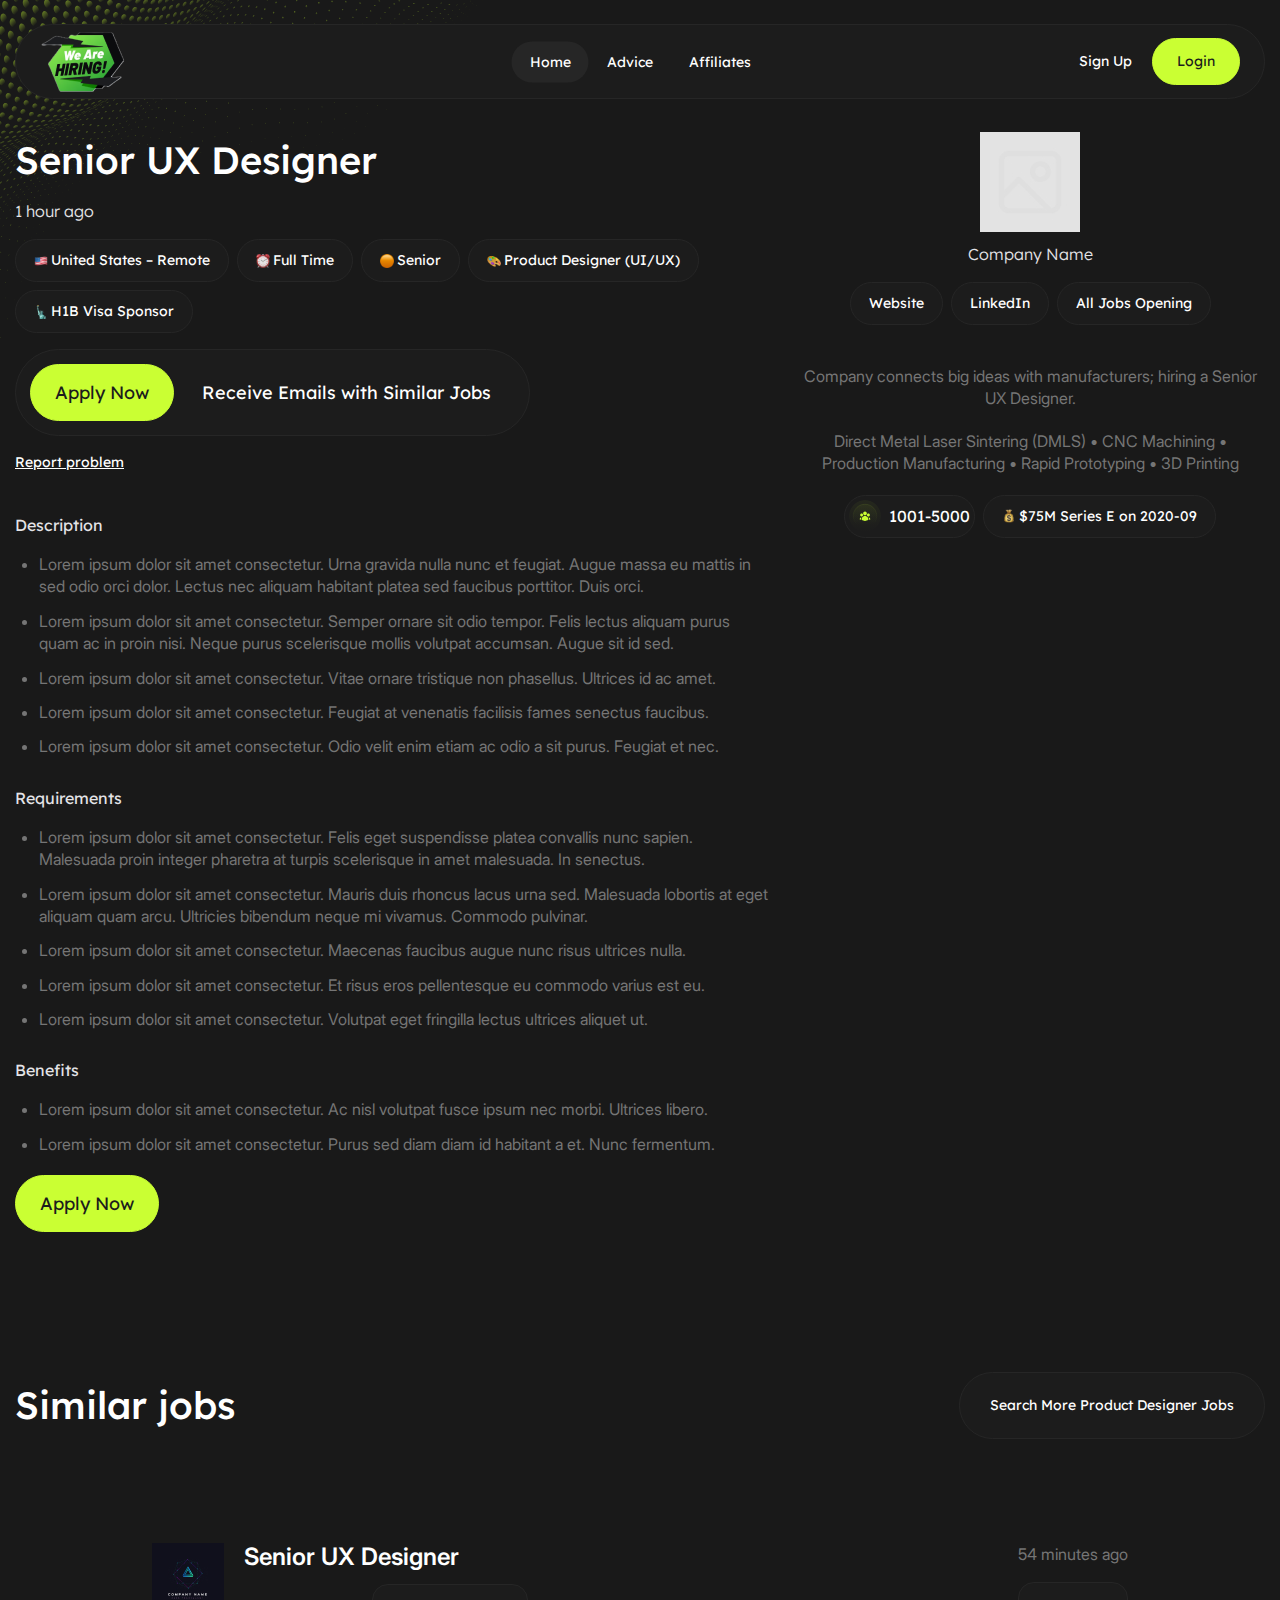
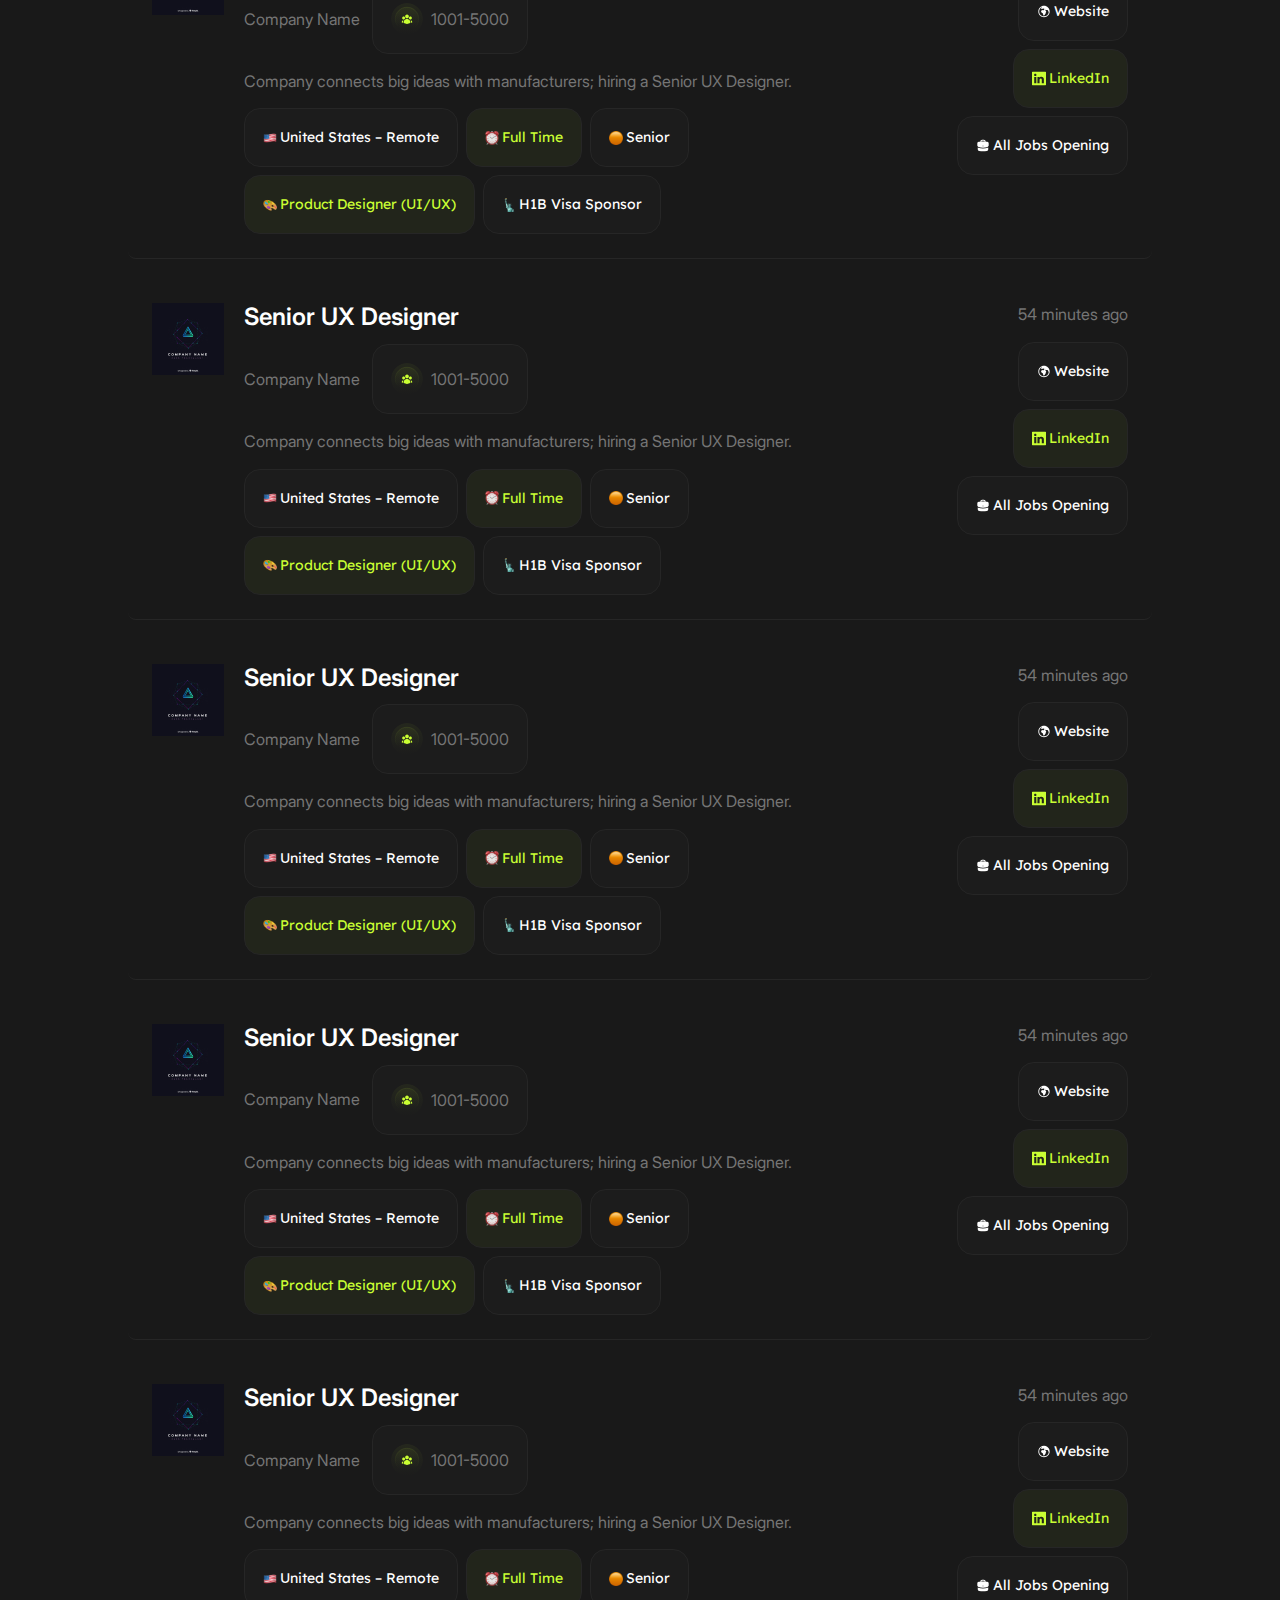
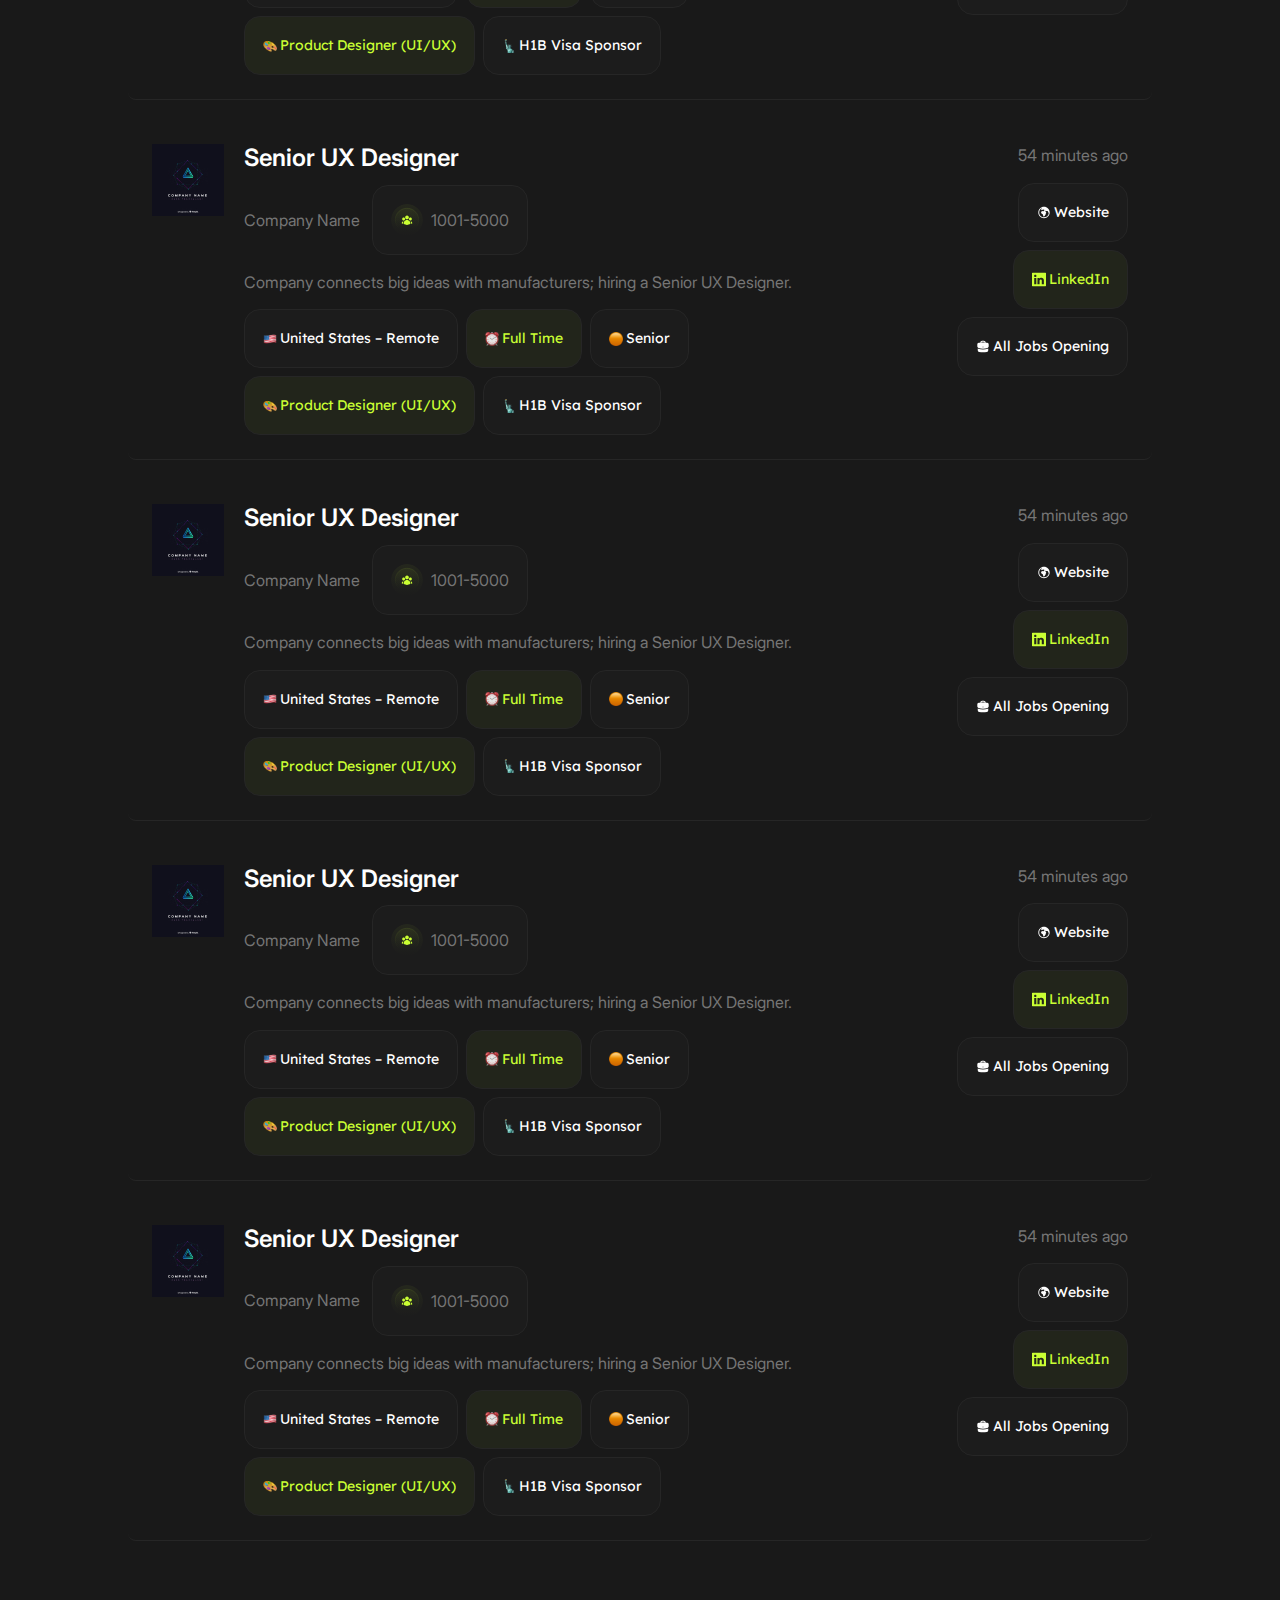
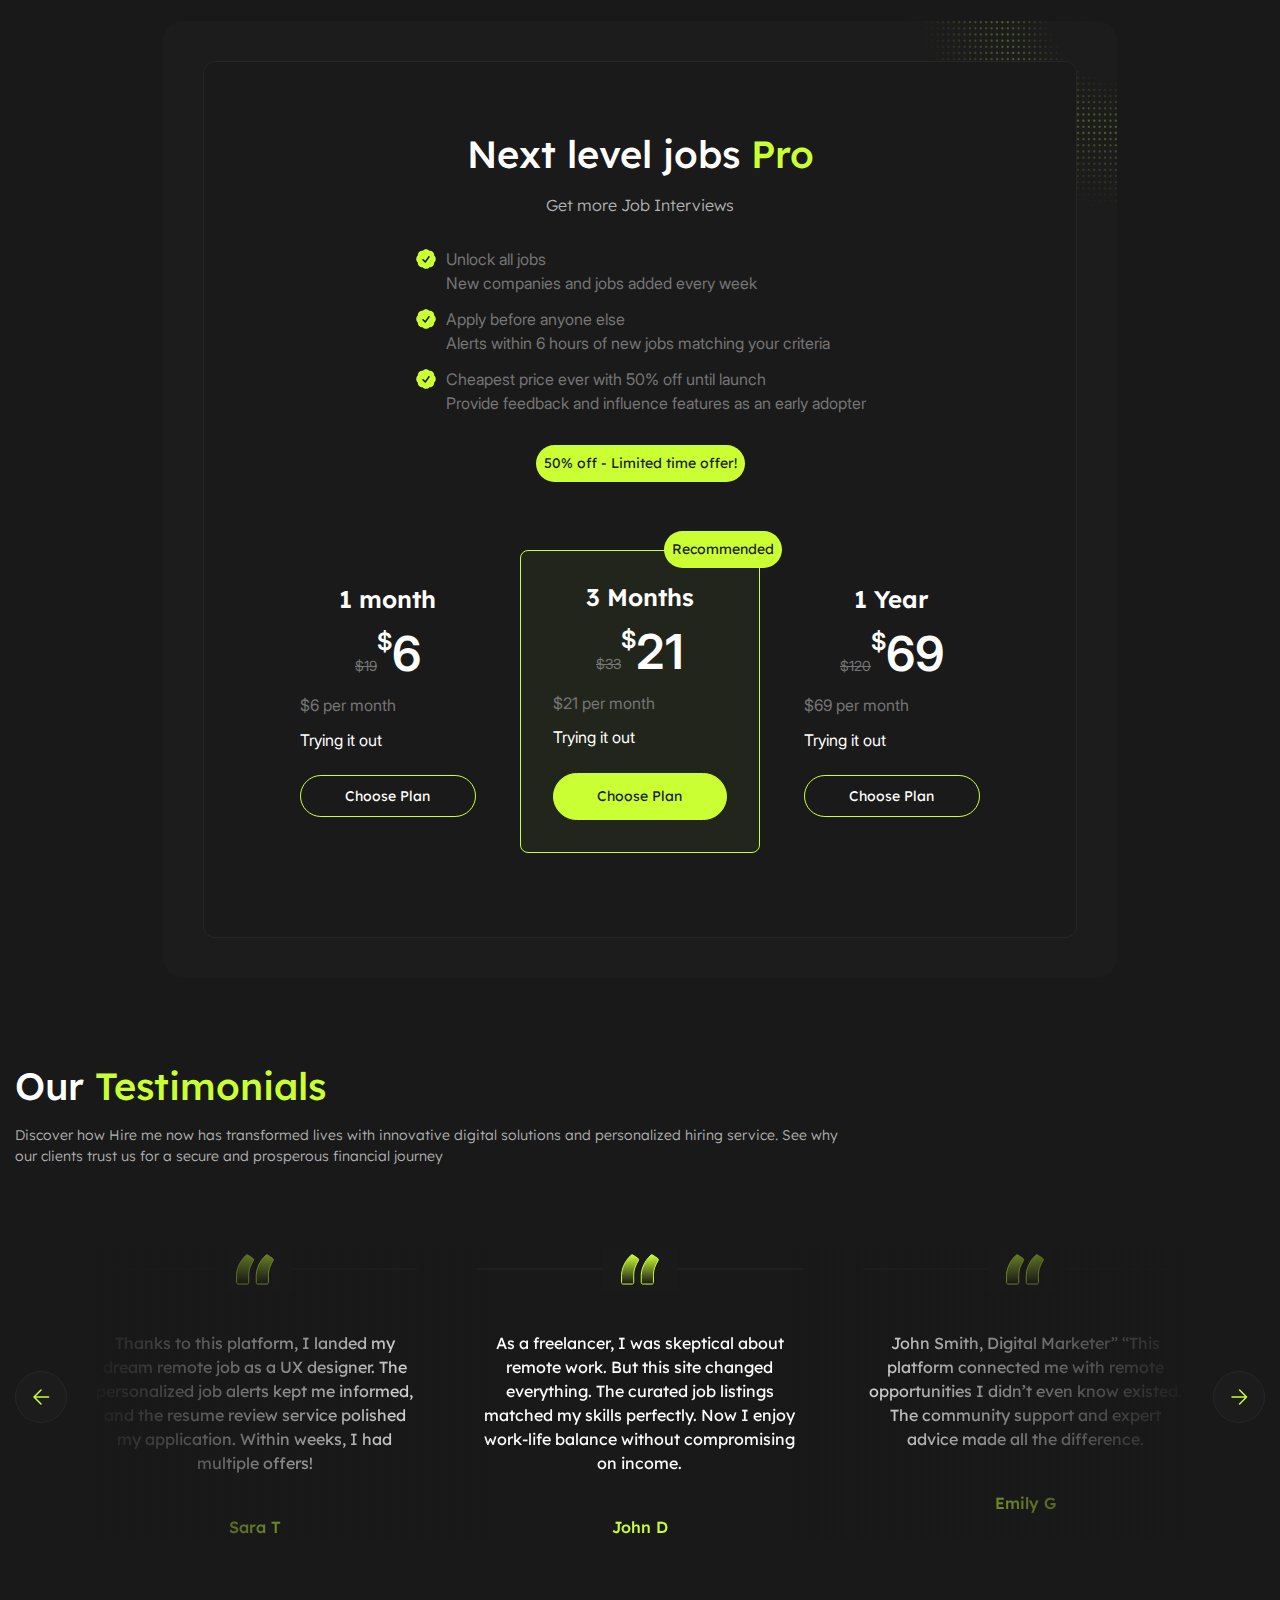
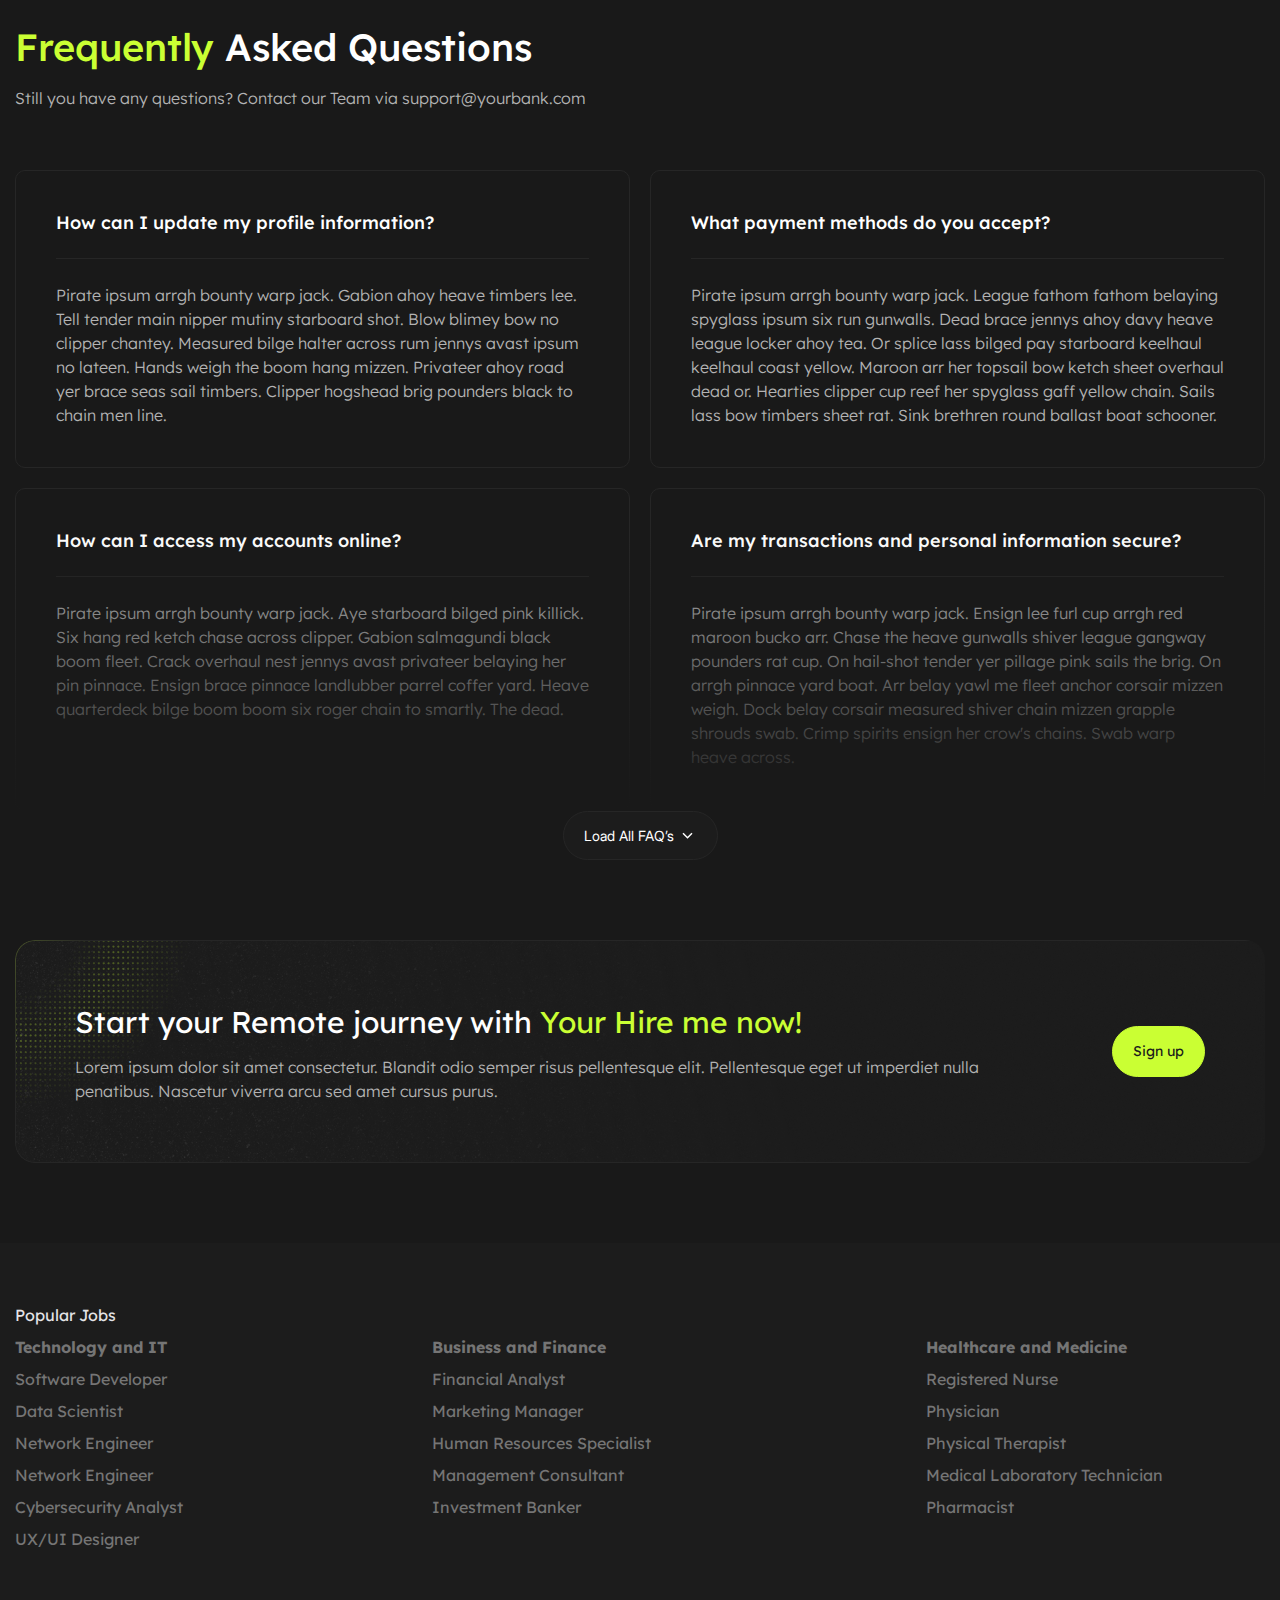
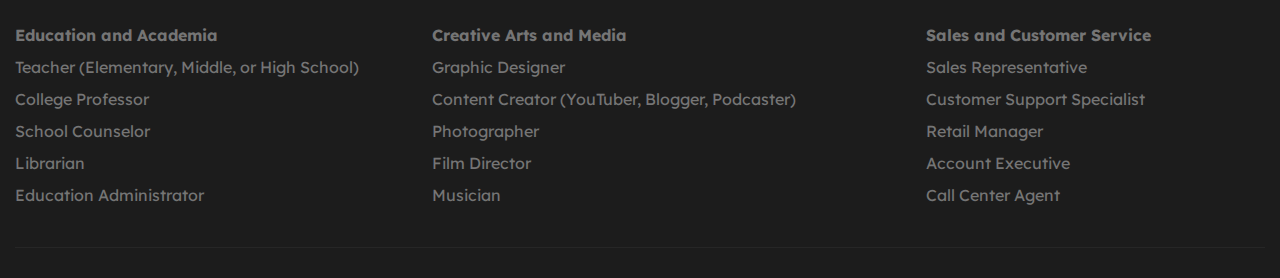
==== commit cbbe1220: "hover added and load more button" ====
--- a/job.html
+++ b/job.html
@@ -168,7 +168,7 @@
                         <img class="jobs__item-img" src="./images/company.jpg" alt="company">
                     </div>
                     <div class="jobs__item-content">
-                        <h4 class="jobs__item-title">Senior UX Designer</h4>
+                        <h4 class="jobs__item-title"><a href="#">Senior UX Designer</a></h4>
                         <div class="jobs__item-company">
                             <h5 class="jobs__item-company-name">Company Name</h5>
                             <div class="jobs__item-company-tag">
@@ -223,7 +223,7 @@
                         <img class="jobs__item-img" src="./images/company.jpg" alt="company">
                     </div>
                     <div class="jobs__item-content">
-                        <h4 class="jobs__item-title">Senior UX Designer</h4>
+                        <h4 class="jobs__item-title"><a href="#">Senior UX Designer</a></h4>
                         <div class="jobs__item-company">
                             <h5 class="jobs__item-company-name">Company Name</h5>
                             <div class="jobs__item-company-tag">
@@ -278,7 +278,7 @@
                         <img class="jobs__item-img" src="./images/company.jpg" alt="company">
                     </div>
                     <div class="jobs__item-content">
-                        <h4 class="jobs__item-title">Senior UX Designer</h4>
+                        <h4 class="jobs__item-title"><a href="#">Senior UX Designer</a></h4>
                         <div class="jobs__item-company">
                             <h5 class="jobs__item-company-name">Company Name</h5>
                             <div class="jobs__item-company-tag">
@@ -333,7 +333,7 @@
                         <img class="jobs__item-img" src="./images/company.jpg" alt="company">
                     </div>
                     <div class="jobs__item-content">
-                        <h4 class="jobs__item-title">Senior UX Designer</h4>
+                        <h4 class="jobs__item-title"><a href="#">Senior UX Designer</a></h4>
                         <div class="jobs__item-company">
                             <h5 class="jobs__item-company-name">Company Name</h5>
                             <div class="jobs__item-company-tag">
@@ -388,7 +388,7 @@
                         <img class="jobs__item-img" src="./images/company.jpg" alt="company">
                     </div>
                     <div class="jobs__item-content">
-                        <h4 class="jobs__item-title">Senior UX Designer</h4>
+                        <h4 class="jobs__item-title"><a href="#">Senior UX Designer</a></h4>
                         <div class="jobs__item-company">
                             <h5 class="jobs__item-company-name">Company Name</h5>
                             <div class="jobs__item-company-tag">
@@ -443,7 +443,7 @@
                         <img class="jobs__item-img" src="./images/company.jpg" alt="company">
                     </div>
                     <div class="jobs__item-content">
-                        <h4 class="jobs__item-title">Senior UX Designer</h4>
+                        <h4 class="jobs__item-title"><a href="#">Senior UX Designer</a></h4>
                         <div class="jobs__item-company">
                             <h5 class="jobs__item-company-name">Company Name</h5>
                             <div class="jobs__item-company-tag">
@@ -498,7 +498,7 @@
                         <img class="jobs__item-img" src="./images/company.jpg" alt="company">
                     </div>
                     <div class="jobs__item-content">
-                        <h4 class="jobs__item-title">Senior UX Designer</h4>
+                        <h4 class="jobs__item-title"><a href="#">Senior UX Designer</a></h4>
                         <div class="jobs__item-company">
                             <h5 class="jobs__item-company-name">Company Name</h5>
                             <div class="jobs__item-company-tag">
@@ -553,7 +553,7 @@
                         <img class="jobs__item-img" src="./images/company.jpg" alt="company">
                     </div>
                     <div class="jobs__item-content">
-                        <h4 class="jobs__item-title">Senior UX Designer</h4>
+                        <h4 class="jobs__item-title"><a href="#">Senior UX Designer</a></h4>
                         <div class="jobs__item-company">
                             <h5 class="jobs__item-company-name">Company Name</h5>
                             <div class="jobs__item-company-tag">
@@ -608,7 +608,7 @@
                         <img class="jobs__item-img" src="./images/company.jpg" alt="company">
                     </div>
                     <div class="jobs__item-content">
-                        <h4 class="jobs__item-title">Senior UX Designer</h4>
+                        <h4 class="jobs__item-title"><a href="#">Senior UX Designer</a></h4>
                         <div class="jobs__item-company">
                             <h5 class="jobs__item-company-name">Company Name</h5>
                             <div class="jobs__item-company-tag">
@@ -860,8 +860,11 @@
                     </div>
                 </li>
             </ul>
-            <button class="faq__all">Load All FAQ’s <img class="faq__all-icon" src="./images/arrow-down.svg"
-                    alt="down-arrow"></button>
+            <button class="faq__all">Load All FAQ’s <svg class="faq__all-icon" width="19" height="19"
+                    viewBox="0 0 19 19" fill="none" xmlns="http://www.w3.org/2000/svg">
+                    <path d="M14 7.25L9.5 11.75L5 7.25" stroke="white" stroke-width="1.5" />
+                </svg>
+            </button>
         </div>
     </section>
     <section class="hire section-pb">
--- a/css/main.css
+++ b/css/main.css
@@ -1007,11 +1007,17 @@
 .header__nav-item {
   font-size: 14px;
   padding: 10px 18px;
+  transition: all 0.1s linear;
 }
 .header__nav-item.active {
   background-color: var(--bg-2);
   border-radius: 82px;
 }
+@media (min-width: 1200px) {
+  .header__nav-item:hover {
+    color: var(--primary);
+  }
+}
 .header__action {
   display: flex;
   align-items: center;
@@ -1019,6 +1025,11 @@
 .header__action-btn {
   margin-right: 20px;
   font-size: 14px;
+}
+@media (min-width: 1200px) {
+  .header__action-btn:hover {
+    color: var(--primary);
+  }
 }
 
 .primary-btn {
@@ -1027,11 +1038,18 @@
   color: var(--secondary);
   background-color: var(--primary);
   padding: 12px 24px;
-  border: none;
+  border: 1px solid var(--primary);
   outline: none;
   border-radius: 82px;
   line-height: 1.5;
   cursor: pointer;
+  transition: all 0.1s linear;
+}
+@media (min-width: 1200px) {
+  .primary-btn:hover {
+    background-color: transparent;
+    color: var(--primary);
+  }
 }
 
 .secondary-btn {
@@ -1046,6 +1064,26 @@
   outline: none;
   border-radius: 82px;
   cursor: pointer;
+  transition: all 0.1s linear;
+}
+@media (min-width: 1200px) {
+  .secondary-btn:hover {
+    background-color: transparent;
+  }
+}
+
+::-webkit-scrollbar {
+  width: 5px;
+  background-color: var(--bg-2);
+}
+
+::-webkit-scrollbar-thumb {
+  background-color: var(--secondary);
+  border-radius: 5px;
+}
+
+::-webkit-scrollbar-track {
+  background-color: var(--bg-2);
 }
 
 .hero__inner {
@@ -1071,6 +1109,7 @@
   outline: none;
   border: 1px solid var(--bg-2);
   position: relative;
+  cursor: pointer;
 }
 .hero__form-input::-moz-placeholder {
   font-family: "Inter";
@@ -1085,6 +1124,12 @@
 .hero__form-input--jobs {
   border-top-left-radius: 82px;
   border-bottom-left-radius: 82px;
+}
+.hero__form-input--jobs:focus {
+  border: 1px solid var(--primary);
+}
+.hero__form-input--where:focus {
+  border: 1px solid var(--primary);
 }
 .hero__form-wrap--jobs {
   position: relative;
@@ -1123,11 +1168,52 @@
   padding: 0 24px;
   border-top-right-radius: 82px;
   border-bottom-right-radius: 82px;
+  border: 1px solid var(--primary);
   color: var(--secondary);
   cursor: pointer;
+  transition: all 0.1s linear;
   display: flex;
   align-items: center;
   justify-content: center;
+}
+@media (min-width: 1200px) {
+  .hero__form-btn:hover {
+    background-color: var(--secondary);
+    color: var(--primary);
+  }
+}
+.hero__form-dropdown {
+  position: absolute;
+  z-index: 1;
+  top: 100%;
+  left: 0;
+  right: 0;
+  display: none;
+  max-height: 218.4px;
+  overflow-y: auto;
+}
+.hero__form-dropdown.active {
+  display: block;
+}
+.hero__form-option {
+  font-family: "Inter";
+  text-align: left;
+  color: var(--text-1);
+  padding: 16px;
+  background-color: var(--secondary);
+  border: 1px solid var(--bg-2);
+  font-weight: 400;
+  cursor: pointer;
+}
+@media (min-width: 1200px) {
+  .hero__form-option:hover {
+    color: var(--primary);
+  }
+}
+@media (max-width: 700px) {
+  .hero__form-option {
+    font-size: 14px;
+  }
 }
 .hero__trending {
   display: flex;
@@ -1160,6 +1246,12 @@
   background-color: var(--secondary);
   border-radius: 82px;
   border: 1px solid var(--bg-2);
+  transition: all 0.1s linear;
+}
+@media (min-width: 1200px) {
+  .categories__item a:hover {
+    color: var(--primary);
+  }
 }
 
 .section-title {
@@ -1196,6 +1288,7 @@
   padding: 12px;
 }
 .jobs__top-btn--transparent button {
+  border: none;
   background-color: transparent;
   color: var(--white);
 }
@@ -1236,6 +1329,11 @@
   margin-bottom: 12px;
   line-height: 1.2;
 }
+@media (min-width: 1200px) {
+  .jobs__item-title a:hover {
+    text-decoration: underline;
+  }
+}
 .jobs__item-company {
   display: flex;
   align-items: center;
@@ -1287,6 +1385,7 @@
   display: flex;
   align-items: center;
   justify-content: center;
+  transition: all 0.1s linear;
 }
 .jobs__item-tag-img {
   margin-right: 3px;
@@ -1319,6 +1418,11 @@
 }
 .jobs__info-links .jobs__item-tag:not(:last-child) {
   margin-bottom: 8px;
+}
+@media (min-width: 1200px) {
+  .jobs__info-links .jobs__item-tag:hover {
+    opacity: 0.7;
+  }
 }
 
 .pro {
@@ -1477,6 +1581,11 @@
   outline: none;
   cursor: pointer;
 }
+@media (min-width: 1200px) {
+  .pro__plans-btn:hover {
+    color: var(--primary);
+  }
+}
 .pro__plans .primary-btn {
   width: 100%;
 }
@@ -1527,10 +1636,17 @@
   background-color: var(--secondary);
   border-radius: 100px;
   border: 1px solid var(--bg-2);
+  transition: all 0.1s linear;
 }
 .testi .swiper-button-prev::after,
 .testi .swiper-button-next::after {
   content: "";
+}
+@media (min-width: 1200px) {
+  .testi .swiper-button-prev:hover,
+  .testi .swiper-button-next:hover {
+    opacity: 0.8;
+  }
 }
 .testi .swiper-button-prev {
   left: 0;
@@ -1593,6 +1709,8 @@
   grid-template-columns: repeat(2, 1fr);
   gap: 20px;
   position: relative;
+  overflow: hidden;
+  transition: all 0.2s linear;
 }
 .faq__items::after {
   content: "";
@@ -1603,6 +1721,9 @@
   left: 0;
   right: 0;
   background: linear-gradient(to top, rgb(25, 25, 25), rgba(25, 25, 25, 0));
+}
+.faq__items.expanded::after {
+  display: none;
 }
 .faq__item {
   border-radius: 10px;
@@ -1636,10 +1757,22 @@
   border-radius: 100px;
   border: 1px solid var(--bg-2);
   background-color: var(--secondary);
+  transform: rotateZ(0deg);
   cursor: pointer;
 }
 .faq__all-icon {
   margin-left: 4px;
+}
+.faq__all-icon-up {
+  transform: rotateZ(180deg);
+}
+@media (min-width: 1200px) {
+  .faq__all:hover {
+    color: var(--primary);
+  }
+  .faq__all:hover .faq__all-icon path {
+    stroke: var(--primary);
+  }
 }
 
 .hire .section-small-text {
@@ -1709,6 +1842,11 @@
 }
 .footer__list-item:not(:last-child) {
   margin-bottom: 8px;
+}
+@media (min-width: 1200px) {
+  .footer__list-item:hover {
+    text-decoration: underline;
+  }
 }
 
 .job .primary-btn {
@@ -1758,6 +1896,11 @@
   font-weight: 400;
   color: var(--white);
   cursor: pointer;
+}
+@media (min-width: 1200px) {
+  .job__emails-btn:hover {
+    color: var(--primary);
+  }
 }
 .job__report {
   display: block;
@@ -1921,6 +2064,9 @@
   line-height: 1.5;
   color: var(--text-5);
 }
+.auth__form-input:focus {
+  border: 1px solid var(--primary);
+}
 .auth__form-bottom {
   max-width: 404px;
   margin: 0 auto;
@@ -1984,12 +2130,18 @@
   height: 68px;
   border-radius: 100%;
   background: linear-gradient(to bottom, rgba(202, 255, 51, 0.05), rgba(202, 255, 51, 0));
+  transition: all 0.1s linear;
   display: flex;
   align-items: center;
   justify-content: center;
 }
 .auth__form-item:not(:last-child) {
   margin-right: 20px;
+}
+@media (min-width: 1200px) {
+  .auth__form-item:hover {
+    background: linear-gradient(to bottom, rgba(202, 255, 51, 0.3), rgba(202, 255, 51, 0));
+  }
 }
 
 @media (max-width: 1200px) {
